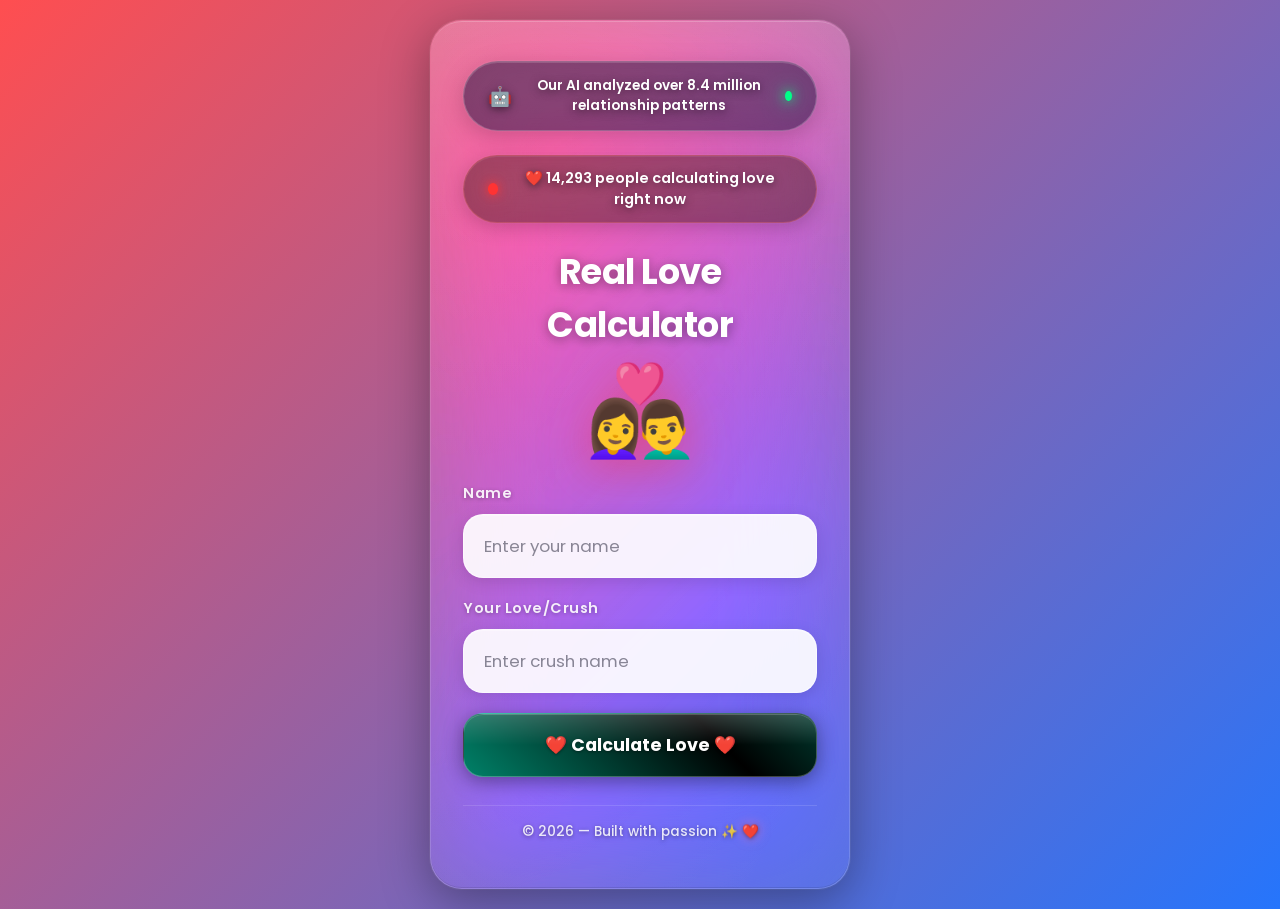
==== index.html @ be8f4638 "Add files via upload" ====
<!DOCTYPE html>
<html lang="en">
<head>
    <meta charset="UTF-8">
    <meta name="viewport" content="width=device-width, initial-scale=1.0, maximum-scale=1.0, user-scalable=no">
    <title>Love Calc</title>
    <link href="https://fonts.googleapis.com/css2?family=Poppins:wght@300;400;500;600;700&display=swap" rel="stylesheet">
    <style>
        * { margin: 0; padding: 0; box-sizing: border-box; -webkit-tap-highlight-color: transparent; }

        html, body { 
            font-family: 'Poppins', sans-serif; 
            min-height: 100vh; 
            width: 100%; 
            overflow-x: hidden; 
            color: white; 
            background: linear-gradient(-45deg, #ff4e50, #fc913a, #6a11cb, #2575fc, #ff4e50); 
            background-size: 400% 400%; 
            animation: animateBG 35s ease infinite; 
        }

        @keyframes animateBG { 
            0% { background-position: 0% 50%; } 
            50% { background-position: 100% 50%; } 
            100% { background-position: 0% 50%; } 
        }

        .glass-card { 
            background: rgba(255, 255, 255, 0.06); 
            backdrop-filter: blur(60px) saturate(200%); 
            -webkit-backdrop-filter: blur(60px) saturate(200%); 
            border: 1px solid rgba(255, 255, 255, 0.15); 
            border-radius: 32px; 
            box-shadow: 
                0 12px 48px rgba(0, 0, 0, 0.35),
                0 0 0 1px rgba(255, 255, 255, 0.08),
                inset 0 1px 0 rgba(255, 255, 255, 0.2),
                inset 0 -1px 0 rgba(0, 0, 0, 0.1); 
            width: 100%; 
            max-width: 420px; 
            padding: 40px 32px; 
            text-align: center; 
            position: relative; 
            overflow: hidden; 
            transition: transform 0.3s ease, box-shadow 0.3s ease;
        }

        .glass-card:hover {
            transform: translateY(-2px);
            box-shadow: 
                0 16px 56px rgba(0, 0, 0, 0.4),
                0 0 0 1px rgba(255, 255, 255, 0.1),
                inset 0 1px 0 rgba(255, 255, 255, 0.25),
                inset 0 -1px 0 rgba(0, 0, 0, 0.1);
        }

        .glass-card::before { 
            content: ''; 
            position: absolute; 
            top: 0; 
            left: 0; 
            right: 0; 
            height: 45%; 
            background: linear-gradient(180deg, rgba(255,255,255,0.15) 0%, rgba(255,255,255,0.03) 50%, transparent 100%); 
            border-radius: 32px 32px 0 0; 
            pointer-events: none; 
        }

        .glass-card::after {
            content: '';
            position: absolute;
            top: -50%;
            left: -50%;
            width: 200%;
            height: 200%;
            background: radial-gradient(ellipse at 30% 20%, rgba(255,255,255,0.08) 0%, transparent 60%);
            pointer-events: none;
            animation: lightShift 8s ease-in-out infinite;
        }

        @keyframes lightShift {
            0%, 100% { transform: translate(0, 0); }
            50% { transform: translate(5%, 5%); }
        }

        .pages-wrapper { position: relative; width: 100%; min-height: 100vh; }

        .page { 
            position: absolute; 
            top: 0; 
            left: 0; 
            width: 100%; 
            min-height: 100vh; 
            display: none; 
            flex-direction: column; 
            align-items: center; 
            justify-content: center; 
            padding: 20px; 
            opacity: 0; 
            transition: opacity 0.5s cubic-bezier(0.4, 0, 0.2, 1); 
        }

        .page.active { display: flex; opacity: 1; position: relative; }

        .title { 
            font-size: 2.2rem; 
            font-weight: 700; 
            margin-bottom: 16px; 
            color: #ffffff; 
            text-shadow: 0 2px 12px rgba(0,0,0,0.4), 0 0 40px rgba(255,255,255,0.1); 
            letter-spacing: -0.5px; 
            position: relative; 
            z-index: 1; 
        }

        .love-emoji { 
            font-size: 5.5rem; 
            line-height: 1; 
            margin: 8px 0 28px 0; 
            filter: drop-shadow(0 10px 24px rgba(255, 50, 50, 0.5)); 
            animation: heartPulse 2.5s ease-in-out infinite; 
            display: block; 
            position: relative; 
            z-index: 1; 
        }

        @keyframes heartPulse { 
            0%, 100% { transform: scale(1) translateY(0); } 
            50% { transform: scale(1.15) translateY(-6px); } 
        }

        .form-group { 
            width: 100%; 
            margin-bottom: 20px; 
            text-align: left; 
            position: relative; 
            z-index: 1; 
        }

        .form-label { 
            font-size: 0.9rem; 
            font-weight: 600; 
            margin-bottom: 10px; 
            display: block; 
            color: rgba(255,255,255,0.9); 
            text-shadow: 0 1px 4px rgba(0,0,0,0.3); 
            letter-spacing: 0.5px; 
        }

        .form-input { 
            width: 100%; 
            padding: 18px 20px; 
            border: none; 
            border-radius: 20px; 
            background: rgba(255, 255, 255, 0.92); 
            color: #1a1a2e; 
            font-size: 1.05rem; 
            font-family: 'Poppins', sans-serif; 
            outline: none; 
            transition: all 0.3s cubic-bezier(0.4, 0, 0.2, 1); 
            border: 1px solid rgba(255, 255, 255, 0.5); 
            box-shadow: 0 4px 16px rgba(0,0,0,0.12), inset 0 1px 0 rgba(255,255,255,0.3); 
        }

        .form-input::placeholder { color: rgba(26, 26, 46, 0.5); }

        .form-input:focus { 
            background: #ffffff; 
            border-color: rgba(255, 100, 100, 0.6); 
            box-shadow: 0 0 0 4px rgba(255, 100, 100, 0.12), 0 6px 24px rgba(0,0,0,0.15); 
            transform: translateY(-1px);
        }

                .calculate-btn { display: block; width: 100%; padding: 18px; margin-top: 10px; background: linear-gradient(45deg, #00b894, #000000, #00b894, #000000); background-size: 300% 300%; animation: calcGradientShift 12s ease infinite; color: white; border: 1px solid rgba(255, 255, 255, 0.25); border-radius: 20px; font-size: 1.1rem; font-weight: 700; font-family: 'Poppins', sans-serif; cursor: pointer; transition: all 0.15s ease; text-align: center; text-decoration: none; box-shadow: 0 4px 20px rgba(0,0,0,0.4), inset 0 1px 0 rgba(255,255,255,0.2); -webkit-appearance: none; appearance: none; -webkit-user-select: none; user-select: none; position: relative; z-index: 1; overflow: hidden; text-shadow: 0 1px 3px rgba(0,0,0,0.4); }
        .calculate-btn::before { content: ''; position: absolute; top: 0; left: 0; right: 0; bottom: 0; background: linear-gradient(180deg, rgba(255,255,255,0.2) 0%, transparent 50%); pointer-events: none; border-radius: 20px; }
        @keyframes calcGradientShift { 0% { background-position: 0% 50%; } 50% { background-position: 100% 50%; } 100% { background-position: 0% 50%; } }
        .calculate-btn:hover { transform: scale(1.02); box-shadow: 0 6px 30px rgba(0, 184, 148, 0.25), 0 4px 20px rgba(0,0,0,0.4); }
        .calculate-btn:active { transform: scale(0.94); box-shadow: 0 2px 10px rgba(0,0,0,0.3); }.footer { 
            margin-top: 28px; 
            padding: 16px 0 6px 0; 
            font-size: 0.85rem; 
            color: rgba(255, 255, 255, 0.85); 
            text-shadow: 0 1px 4px rgba(0,0,0,0.4); 
            border-top: 1px solid rgba(255,255,255,0.12); 
            position: relative; 
            z-index: 1; 
            font-weight: 500; 
        }

        .footer-heart { 
            color: #ff6b9d; 
            animation: heartbeat 1.2s ease-in-out infinite; 
            display: inline-block; 
            filter: drop-shadow(0 0 6px rgba(255, 107, 157, 0.6)); 
        }

        @keyframes heartbeat { 
            0%, 100% { transform: scale(1); } 
            50% { transform: scale(1.3); } 
        }

        .laugh-emoji { 
            font-size: 6.5rem; 
            line-height: 1; 
            animation: realLaugh 1.4s ease-in-out infinite; 
            filter: drop-shadow(0 6px 20px rgba(0,0,0,0.4)); 
            cursor: default; 
            user-select: none; 
            margin: 8px 0; 
            display: block; 
            position: relative;
            z-index: 1;
        }

        @keyframes realLaugh { 
            0%, 100% { transform: translateY(0) rotate(-5deg) scale(1); } 
            25% { transform: translateY(-22px) rotate(5deg) scale(1.15); } 
            50% { transform: translateY(0) rotate(-5deg) scale(1); } 
            75% { transform: translateY(-14px) rotate(5deg) scale(1.1); } 
        }

        .prank-title { 
            font-size: 1.6rem; 
            font-weight: 700; 
            margin-bottom: 14px; 
            text-shadow: 0 2px 12px rgba(0,0,0,0.4); 
            line-height: 1.4; 
            position: relative;
            z-index: 1;
        }

        .prank-subtitle { 
            font-size: 1rem; 
            font-weight: 400; 
            margin-bottom: 18px; 
            line-height: 1.6; 
            opacity: 0.95; 
            position: relative;
            z-index: 1;
        }

        .prank-social-section { 
            margin-top: 18px; 
            padding: 14px; 
            position: relative; 
            z-index: 1; 
        }

        .prank-social-title { 
            font-size: 0.95rem; 
            font-weight: 500; 
            margin-bottom: 14px; 
            opacity: 0.9; 
        }

        .social-links { 
            display: flex; 
            flex-direction: column; 
            gap: 12px; 
            align-items: center; 
        }

        .social-link { 
            display: inline-flex; 
            align-items: center; 
            justify-content: center; 
            gap: 12px; 
            padding: 16px 28px; 
            border-radius: 24px; 
            color: white; 
            text-decoration: none; 
            font-weight: 600; 
            font-size: 1rem; 
            transition: all 0.3s cubic-bezier(0.4, 0, 0.2, 1); 
            box-shadow: 
                0 6px 24px rgba(0,0,0,0.3),
                0 0 0 1px rgba(255,255,255,0.08),
                inset 0 1px 0 rgba(255,255,255,0.2); 
            width: 100%; 
            max-width: 280px; 
            cursor: pointer; 
            -webkit-appearance: none; 
            appearance: none; 
            position: relative; 
            overflow: hidden; 
        }

        .social-link::before { 
            content: ''; 
            position: absolute; 
            top: 0; 
            left: 0; 
            right: 0; 
            bottom: 0; 
            background: linear-gradient(180deg, rgba(255,255,255,0.2) 0%, transparent 50%); 
            pointer-events: none; 
            border-radius: 24px; 
        }

        .social-link::after {
            content: '';
            position: absolute;
            top: -50%;
            left: -50%;
            width: 200%;
            height: 200%;
            background: radial-gradient(circle, rgba(255,255,255,0.1) 0%, transparent 60%);
            animation: socialShine 6s ease-in-out infinite;
            pointer-events: none;
        }

        @keyframes socialShine {
            0%, 100% { transform: translate(0, 0); }
            50% { transform: translate(10%, 10%); }
        }

        .social-link:hover { 
            transform: scale(1.05) translateY(-2px); 
            box-shadow: 
                0 10px 32px rgba(0,0,0,0.4),
                0 0 0 1px rgba(255,255,255,0.12),
                inset 0 1px 0 rgba(255,255,255,0.25); 
        }

        .social-link:active { 
            transform: scale(0.97); 
        }

        .social-link svg { 
            width: 24px; 
            height: 24px; 
            fill: white; 
            flex-shrink: 0; 
            position: relative; 
            z-index: 1; 
        }

        .instagram-link { 
            background: linear-gradient(90deg, #f09433, #e6683c, #dc2743, #cc2366, #bc1888, #f09433); 
            background-size: 400% 100%; 
            animation: instagramShift 8s linear infinite; 
        }

        @keyframes instagramShift { 
            0% { background-position: 0% 50%; } 
            50% { background-position: 100% 50%; } 
            100% { background-position: 0% 50%; } 
        }

        .tiktok-link { 
            background: linear-gradient(45deg, #25F4EE, #000000, #FE2C55, #25F4EE); 
            background-size: 300% 300%; 
            animation: tiktokGradient 8s ease infinite; 
        }

        @keyframes tiktokGradient { 
            0% { background-position: 0% 50%; } 
            50% { background-position: 100% 50%; } 
            100% { background-position: 0% 50%; } 
        }

        .back-btn { 
            display: block; 
            margin: 24px auto 0 auto; 
            padding: 16px 36px; 
            background: rgba(255,255,255,0.08); 
            border: 1px solid rgba(255,255,255,0.2); 
            border-radius: 24px; 
            color: white; 
            font-family: 'Poppins', sans-serif; 
            font-size: 1rem; 
            font-weight: 600; 
            cursor: pointer; 
            transition: all 0.3s cubic-bezier(0.4, 0, 0.2, 1); 
            -webkit-appearance: none; 
            appearance: none; 
            backdrop-filter: blur(20px); 
            -webkit-backdrop-filter: blur(20px); 
            position: relative; 
            z-index: 1; 
            box-shadow: 0 4px 16px rgba(0,0,0,0.15);
        }

        .back-btn:hover { 
            background: rgba(255,255,255,0.15); 
            transform: translateY(-2px);
            box-shadow: 0 6px 24px rgba(0,0,0,0.2);
        }

        .back-btn:active { 
            transform: scale(0.96); 
        }

        .loading-overlay { 
            display: none; 
            position: fixed; 
            top: 0; 
            left: 0; 
            width: 100%; 
            height: 100%; 
            background: rgba(0,0,0,0.5); 
            backdrop-filter: blur(20px) saturate(150%); 
            -webkit-backdrop-filter: blur(20px) saturate(150%); 
            z-index: 2000; 
            flex-direction: column; 
            align-items: center; 
            justify-content: center; 
            padding: 20px; 
        }

        .loading-overlay.active { display: flex; }

        .spinner { 
            width: 56px; 
            height: 56px; 
            border: 4px solid rgba(255,255,255,0.15); 
            border-top-color: #ff6b9d; 
            border-radius: 50%; 
            animation: spin 1s linear infinite; 
            box-shadow: 0 0 20px rgba(255, 107, 157, 0.3);
        }

        @keyframes spin { to { transform: rotate(360deg); } }

        .loading-text { 
            margin-top: 18px; 
            font-size: 0.95rem; 
            color: rgba(255,255,255,0.85); 
            font-weight: 500;
        }

        .ai-detector-badge { 
            display: inline-flex; 
            align-items: center; 
            gap: 10px; 
            background: rgba(20, 5, 50, 0.5); 
            backdrop-filter: blur(30px) saturate(180%); 
            -webkit-backdrop-filter: blur(30px) saturate(180%); 
            border: 1px solid rgba(255,255,255,0.2); 
            border-radius: 50px; 
            padding: 14px 24px; 
            margin-bottom: 24px; 
            font-size: 0.85rem; 
            font-weight: 600; 
            color: #ffffff; 
            text-shadow: 0 2px 8px rgba(0,0,0,0.5); 
            position: relative; 
            z-index: 1; 
            animation: badgePulse 3s ease-in-out infinite; 
            box-shadow: 
                0 6px 24px rgba(0,0,0,0.2), 
                inset 0 1px 0 rgba(255,255,255,0.15),
                0 0 0 1px rgba(255,255,255,0.05); 
        }

        .ai-detector-badge .ai-icon { font-size: 1.2rem; }

        .ai-detector-badge .ai-dot { 
            width: 10px; 
            height: 10px; 
            background: #00ff88; 
            border-radius: 50%; 
            box-shadow: 0 0 12px #00ff88, 0 0 24px #00ff88; 
            animation: dotBlink 1.5s ease-in-out infinite; 
        }

        @keyframes badgePulse { 
            0%, 100% { box-shadow: 0 0 0 0 rgba(106, 17, 203, 0.3), 0 6px 24px rgba(0,0,0,0.2), inset 0 1px 0 rgba(255,255,255,0.15); } 
            50% { box-shadow: 0 0 24px 6px rgba(106, 17, 203, 0.15), 0 6px 24px rgba(0,0,0,0.2), inset 0 1px 0 rgba(255,255,255,0.15); } 
        }

        @keyframes dotBlink { 
            0%, 100% { opacity: 1; transform: scale(1); } 
            50% { opacity: 0.4; transform: scale(0.7); } 
        }

        .live-counter { 
            display: inline-flex; 
            align-items: center; 
            gap: 10px; 
            background: rgba(60, 10, 10, 0.45); 
            backdrop-filter: blur(20px) saturate(150%); 
            -webkit-backdrop-filter: blur(20px) saturate(150%); 
            border: 1px solid rgba(255, 120, 120, 0.3); 
            border-radius: 50px; 
            padding: 12px 24px; 
            margin-bottom: 22px; 
            font-size: 0.9rem; 
            font-weight: 600; 
            color: #ffffff; 
            text-shadow: 0 2px 8px rgba(0,0,0,0.5); 
            position: relative; 
            z-index: 1; 
            box-shadow: 
                0 4px 20px rgba(0,0,0,0.2), 
                inset 0 1px 0 rgba(255,255,255,0.08),
                0 0 0 1px rgba(255,255,255,0.04); 
        }

        .live-counter .live-dot { 
            width: 12px; 
            height: 12px; 
            background: #ff3333; 
            border-radius: 50%; 
            box-shadow: 0 0 10px #ff3333, 0 0 20px rgba(255, 51, 51, 0.5); 
            animation: livePulse 1.2s ease-in-out infinite; 
        }

        @keyframes livePulse { 
            0%, 100% { opacity: 1; transform: scale(1); } 
            50% { opacity: 0.5; transform: scale(1.4); } 
        }

        .scanning-overlay { 
            display: none; 
            position: fixed; 
            top: 0; 
            left: 0; 
            width: 100%; 
            height: 100%; 
            background: rgba(0,0,0,0.88); 
            backdrop-filter: blur(40px) saturate(180%); 
            -webkit-backdrop-filter: blur(40px) saturate(180%); 
            z-index: 3000; 
            flex-direction: column; 
            align-items: center; 
            justify-content: center; 
            padding: 30px; 
        }

        .scanning-overlay.active { display: flex; }

        .scanning-card { 
            width: 100%; 
            max-width: 400px; 
            text-align: center; 
            background: rgba(255,255,255,0.03);
            backdrop-filter: blur(40px);
            -webkit-backdrop-filter: blur(40px);
            border: 1px solid rgba(255,255,255,0.1);
            border-radius: 32px;
            padding: 40px 32px;
            box-shadow: 
                0 12px 48px rgba(0,0,0,0.4),
                0 0 0 1px rgba(255,255,255,0.05),
                inset 0 1px 0 rgba(255,255,255,0.1);
        }

        .scanning-emoji { 
            font-size: 4.5rem; 
            margin-bottom: 24px; 
            display: block; 
            animation: scanEmojiPulse 1.5s ease-in-out infinite; 
        }

        @keyframes scanEmojiPulse { 
            0%, 100% { transform: scale(1); filter: drop-shadow(0 0 12px rgba(255,100,100,0.5)); } 
            50% { transform: scale(1.2); filter: drop-shadow(0 0 36px rgba(255,100,100,0.8)); } 
        }

        .scanning-text { 
            font-size: 1.15rem; 
            font-weight: 600; 
            margin-bottom: 28px; 
            color: #ffffff; 
            text-shadow: 0 2px 12px rgba(0,0,0,0.5); 
            min-height: 30px; 
        }

        .scanning-progress-container { 
            width: 100%; 
            height: 12px; 
            background: rgba(255,255,255,0.08); 
            border-radius: 50px; 
            overflow: hidden; 
            margin-bottom: 18px; 
            border: 1px solid rgba(255,255,255,0.08); 
            box-shadow: inset 0 1px 4px rgba(0,0,0,0.2);
        }

        .scanning-progress-bar { 
            height: 100%; 
            width: 0%; 
            background: linear-gradient(90deg, #ff6b9d, #ff4757, #ff6b9d); 
            background-size: 200% 100%; 
            animation: progressShine 1s linear infinite; 
            border-radius: 50px; 
            transition: width 0.3s ease; 
            box-shadow: 0 0 20px rgba(255, 100, 100, 0.6); 
        }

        @keyframes progressShine { 
            0% { background-position: 0% 50%; } 
            100% { background-position: 200% 50%; } 
        }

        .scanning-percentage { 
            font-size: 3rem; 
            font-weight: 700; 
            color: #ffffff; 
            text-shadow: 0 0 40px rgba(255,100,100,0.6), 0 2px 12px rgba(0,0,0,0.5); 
            margin-bottom: 12px; 
            font-family: 'Poppins', sans-serif; 
        }

        .scanning-details { 
            font-size: 0.85rem; 
            color: rgba(255,255,255,0.5); 
            margin-top: 18px; 
            font-weight: 500;
        }

        .scanning-hearts { 
            font-size: 1.8rem; 
            margin-top: 18px; 
            letter-spacing: 6px; 
        }

        .easter-egg-overlay { 
            display: none; 
            position: fixed; 
            top: 0; 
            left: 0; 
            width: 100%; 
            height: 100%; 
            background: rgba(0,0,0,0.85); 
            backdrop-filter: blur(30px) saturate(150%); 
            -webkit-backdrop-filter: blur(30px) saturate(150%); 
            z-index: 3500; 
            flex-direction: column; 
            align-items: center; 
            justify-content: center; 
            padding: 30px; 
        }

        .easter-egg-overlay.active { display: flex; }

        .easter-egg-card { 
            width: 100%; 
            max-width: 380px; 
            background: rgba(255,255,255,0.05); 
            backdrop-filter: blur(60px) saturate(180%); 
            -webkit-backdrop-filter: blur(60px) saturate(180%); 
            border: 1px solid rgba(255,255,255,0.15); 
            border-radius: 32px; 
            padding: 40px 32px; 
            text-align: center; 
            box-shadow: 
                0 12px 48px rgba(0,0,0,0.4),
                0 0 0 1px rgba(255,255,255,0.05),
                inset 0 1px 0 rgba(255,255,255,0.15); 
            animation: easterEggPop 0.6s cubic-bezier(0.34, 1.56, 0.64, 1); 
        }

        @keyframes easterEggPop { 
            0% { transform: scale(0.5) translateY(50px); opacity: 0; } 
            100% { transform: scale(1) translateY(0); opacity: 1; } 
        }

        .easter-egg-emoji { 
            font-size: 5rem; 
            margin-bottom: 18px; 
            display: block; 
            animation: easterShake 0.5s ease-in-out infinite; 
        }

        @keyframes easterShake { 
            0%, 100% { transform: rotate(-3deg); } 
            50% { transform: rotate(3deg); } 
        }

        .easter-egg-title { 
            font-size: 1.4rem; 
            font-weight: 700; 
            margin-bottom: 12px; 
            color: #ffffff; 
            text-shadow: 0 2px 12px rgba(0,0,0,0.4); 
        }

        .easter-egg-text { 
            font-size: 1rem; 
            color: rgba(255,255,255,0.85); 
            line-height: 1.6; 
            margin-bottom: 24px; 
        }

        .easter-egg-btn { 
            padding: 16px 36px; 
            background: linear-gradient(135deg, #ff6b9d, #ff4757); 
            border: none; 
            border-radius: 24px; 
            color: white; 
            font-family: 'Poppins', sans-serif; 
            font-size: 1rem; 
            font-weight: 700; 
            cursor: pointer; 
            transition: all 0.3s cubic-bezier(0.4, 0, 0.2, 1); 
            box-shadow: 
                0 6px 24px rgba(255, 100, 100, 0.3),
                0 0 0 1px rgba(255,255,255,0.1),
                inset 0 1px 0 rgba(255,255,255,0.2); 
        }

        .easter-egg-btn:hover { 
            transform: scale(1.05) translateY(-2px); 
            box-shadow: 
                0 10px 32px rgba(255, 100, 100, 0.4),
                0 0 0 1px rgba(255,255,255,0.15),
                inset 0 1px 0 rgba(255,255,255,0.25); 
        }

        .easter-egg-btn:active { 
            transform: scale(0.96); 
        }

        .prank-pre-message { 
            background: rgba(80, 10, 10, 0.5); 
            backdrop-filter: blur(30px) saturate(150%); 
            -webkit-backdrop-filter: blur(30px) saturate(150%); 
            border: 1px solid rgba(255, 100, 100, 0.35); 
            border-radius: 24px; 
            padding: 24px 22px; 
            margin-bottom: 24px; 
            text-align: center; 
            position: relative; 
            z-index: 1; 
            animation: preMessageSlide 0.6s cubic-bezier(0.34, 1.56, 0.64, 1); 
            box-shadow: 
                0 6px 24px rgba(0,0,0,0.25), 
                inset 0 1px 0 rgba(255,255,255,0.08),
                0 0 0 1px rgba(255,255,255,0.04); 
        }

        @keyframes preMessageSlide { 
            0% { transform: translateY(-30px); opacity: 0; } 
            100% { transform: translateY(0); opacity: 1; } 
        }

        .prank-pre-message .pre-title { 
            font-size: 1.15rem; 
            font-weight: 700; 
            color: #ffffff; 
            text-shadow: 0 2px 10px rgba(0,0,0,0.6); 
            margin-bottom: 10px; 
            line-height: 1.4; 
        }

        .prank-pre-message .pre-subtitle { 
            font-size: 0.95rem; 
            color: rgba(255,255,255,0.92); 
            line-height: 1.5; 
            text-shadow: 0 1px 4px rgba(0,0,0,0.4); 
        }

        .prank-pre-message .pre-skull { 
            font-size: 2.2rem; 
            display: block; 
            margin-bottom: 12px; 
            animation: skullBounce 1s ease-in-out infinite; 
        }

        @keyframes skullBounce { 
            0%, 100% { transform: translateY(0); } 
            50% { transform: translateY(-10px); } 
        }

        @media (max-width: 480px) { 
            .title { font-size: 1.8rem; } 
            .prank-title { font-size: 1.4rem; } 
            .laugh-emoji { font-size: 5.5rem; } 
            .love-emoji { font-size: 4.5rem; } 
            .glass-card { padding: 32px 24px; border-radius: 28px; } 
            .form-input { padding: 16px 18px; } 
            .calculate-btn { padding: 18px; font-size: 1.05rem; } 
            .scanning-percentage { font-size: 2.5rem; } 
            .scanning-text { font-size: 1.05rem; } 
            .easter-egg-card { padding: 32px 24px; } 
            .easter-egg-emoji { font-size: 4rem; } 
        }

        @media (max-width: 360px) { 
            .glass-card { padding: 28px 20px; } 
            .ai-detector-badge { font-size: 0.78rem; padding: 10px 18px; } 
            .live-counter { font-size: 0.8rem; padding: 8px 16px; } 
        }

        html { scroll-behavior: smooth; -webkit-overflow-scrolling: touch; }
        button, .social-link { -webkit-user-select: none; user-select: none; -webkit-touch-callout: none; }
    </style>
</head>
<body>
    <div class="pages-wrapper">
        <div id="page1" class="page active">
            <div class="glass-card">
                <div class="ai-detector-badge">
                    <span class="ai-icon">🤖</span>
                    <span>Our AI analyzed over 8.4 million relationship patterns</span>
                    <span class="ai-dot"></span>
                </div>
                <div class="live-counter">
                    <span class="live-dot"></span>
                    <span id="liveCounterText">❤️ 14,293 people calculating love right now</span>
                </div>
                <h1 class="title">Real Love Calculator</h1>
                <span class="love-emoji">👩‍❤️‍👨</span>
                <div class="form-group">
                    <label class="form-label">Name</label>
                    <input type="text" class="form-input" id="userName" placeholder="Enter your name" autocomplete="off" inputmode="text">
                </div>
                <div class="form-group">
                    <label class="form-label">Your Love/Crush</label>
                    <input type="text" class="form-input" id="loveName" placeholder="Enter crush name" autocomplete="off" inputmode="text">
                </div>
                <button class="calculate-btn" id="calcBtn" onclick="handleCalculate()">❤️ Calculate Love ❤️</button>
                <div class="footer">© 2026 — Built with passion ✨ <span class="footer-heart">❤️</span></div>
            </div>
        </div>

        <div id="page2" class="page">
            <div class="glass-card">
                <div class="prank-pre-message" id="prankPreMessage">
                    <span class="pre-skull">💀</span>
                    <div class="pre-title">This relationship is sponsored by heartbreak 💀</div>
                    <div class="pre-subtitle">Even your ancestors disagree. Gad has summoned FBI to monitor this relationship 😭</div>
                </div>
                <h1 class="prank-title">You have been fooled by Gad</h1>
                <p class="prank-subtitle">Your name as well as name of your love<br>has been sent to Gad</p>
                <span class="laugh-emoji">😂</span>
                <div class="prank-social-section">
                    <div class="prank-social-title">Follow Him</div>
                    <div class="social-links">
                        <a href="https://www.instagram.com/gadmichael7?igsh=cmd5cms1aWY1a25v&utm_source=qr" target="_blank" rel="noopener noreferrer" class="social-link instagram-link">
                            <svg viewBox="0 0 24 24" xmlns="http://www.w3.org/2000/svg"><path d="M12 2.163c3.204 0 3.584.012 4.85.07 3.252.148 4.771 1.691 4.919 4.919.058 1.265.069 1.645.069 4.849 0 3.205-.012 3.584-.069 4.849-.149 3.225-1.664 4.771-4.919 4.919-1.266.058-1.644.07-4.85.07-3.204 0-3.584-.012-4.849-.07-3.26-.149-4.771-1.699-4.919-4.92-.058-1.265-.07-1.644-.07-4.849 0-3.204.013-3.583.07-4.849.149-3.227 1.664-4.771 4.919-4.919 1.266-.057 1.645-.069 4.849-.069zM12 0C8.741 0 8.333.014 7.053.072 2.695.272.273 2.69.073 7.052.014 8.333 0 8.741 0 12c0 3.259.014 3.668.072 4.948.2 4.358 2.618 6.78 6.98 6.98C8.333 23.986 8.741 24 12 24c3.259 0 3.668-.014 4.948-.072 4.354-.2 6.782-2.618 6.979-6.98.059-1.28.073-1.689.073-4.948 0-3.259-.014-3.667-.072-4.947-.196-4.354-2.617-6.78-6.979-6.98C15.668.014 15.259 0 12 0zm0 5.838a6.162 6.162 0 100 12.324 6.162 6.162 0 000-12.324zM12 16a4 4 0 110-8 4 4 0 010 8zm6.406-11.845a1.44 1.44 0 100 2.881 1.44 1.44 0 000-2.881z"/></svg>
                            @gadmichael7
                        </a>
                        <a href="https://www.tiktok.com/@gadmichael7" target="_blank" rel="noopener noreferrer" class="social-link tiktok-link">
                            <svg viewBox="0 0 24 24" xmlns="http://www.w3.org/2000/svg"><path d="M19.59 6.69a4.83 4.83 0 01-3.77-4.25V2h-3.45v13.67a2.89 2.89 0 01-2.88 2.5 2.89 2.89 0 01-2.88-2.89 2.89 2.89 0 012.88-2.89c.2 0 .39.02.57.06V9.66a6.33 6.33 0 00-.57-.03A6.34 6.34 0 003 15.97a6.34 6.34 0 006.33 6.33 6.34 6.34 0 006.33-6.33V8.73a8.16 8.16 0 004.77 1.53V6.82a4.85 4.85 0 01-1-.13z"/></svg>
                            @gadmichael7
                        </a>
                    </div>
                </div>
                <button class="back-btn" id="backBtn1" onclick="goBack()">← Go Back</button>
            </div>
        </div>
    </div>

    <div id="loadingOverlay" class="loading-overlay">
        <div class="spinner"></div>
        <div class="loading-text">Syncing with server...</div>
    </div>

    <div id="scanningOverlay" class="scanning-overlay">
        <div class="scanning-card">
            <span class="scanning-emoji">🔍</span>
            <div class="scanning-text" id="scanningText">Analyzing names...</div>
            <div class="scanning-progress-container">
                <div class="scanning-progress-bar" id="scanningProgressBar"></div>
            </div>
            <div class="scanning-percentage" id="scanningPercentage">0%</div>
            <div class="scanning-hearts" id="scanningHearts">💕 💕 💕</div>
            <div class="scanning-details">Powered by AI • 8.4M patterns analyzed</div>
        </div>
    </div>

    <div id="easterEggOverlay" class="easter-egg-overlay">
        <div class="easter-egg-card">
            <span class="easter-egg-emoji" id="easterEggEmoji">🚨</span>
            <div class="easter-egg-title" id="easterEggTitle">Wait a minute...</div>
            <div class="easter-egg-text" id="easterEggText">Something seems off here...</div>
            <button class="easter-egg-btn" id="easterEggBtn">Continue Anyway 😭</button>
        </div>
    </div>

    <audio id="heartbeatSound" preload="auto">
        <source src="https://assets.mixkit.co/active_storage/sfx/2568/2568-preview.mp3" type="audio/mpeg">
    </audio>
    <audio id="evilLaughSound" preload="auto">
        <source src="https://assets.mixkit.co/active_storage/sfx/2003/2003-preview.mp3" type="audio/mpeg">
    </audio>

    <script>
        const API_BASE = 'https://love-calculator-1of4.onrender.com/api';

        function initLiveCounter() {
            let baseCount = 12000 + Math.floor(Math.random() * 6000);

            function updateCounter() {
                const change = Math.floor(Math.random() * 17) - 8;
                baseCount += change;
                if (baseCount < 10000) baseCount = 10000 + Math.floor(Math.random() * 2000);
                if (baseCount > 25000) baseCount = 22000 + Math.floor(Math.random() * 2000);
                document.getElementById('liveCounterText').textContent = `❤️ ${baseCount.toLocaleString()} people calculating love right now`;

                // Random interval between 3-4 seconds (3000-4000ms)
                const nextInterval = 3000 + Math.floor(Math.random() * 1000);
                setTimeout(updateCounter, nextInterval);
            }

            // Start with random interval
            const firstInterval = 3000 + Math.floor(Math.random() * 1000);
            setTimeout(updateCounter, firstInterval);
        }

        const EASTER_EGGS = {
            mom: {
                triggers: ['mom', 'mum', 'mother', 'mama', 'mummy'],
                emoji: '🚔',
                title: 'FBI OPEN UP! 🚨',
                text: "This relationship is illegal 💀
Gad is calling the authorities right now. Your mom?! Really?!"
            },
            teacher: {
                triggers: ['teacher', 'professor', 'lecturer', 'sir', 'madam'],
                emoji: '👨‍🏫',
                title: 'Detention Forever! 📚',
                text: "Your teacher?! The principal has been notified.
Gad is disappointed in your academic choices 💀"
            },
            dog: {
                triggers: ['dog', 'puppy', 'cat', 'pet', 'animal', 'goat', 'cow'],
                emoji: '🐕',
                title: 'Animal Control Alert! 🐾',
                text: "We don't judge... but PETA might.
Gad has contacted animal welfare services 😭"
            },
            numbers: {
                triggers: [],
                check: (name) => /\d/.test(name),
                emoji: '🔢',
                title: 'Math Error! ➗',
                text: "You entered NUMBERS?! This isn't a math test.
Gad's calculator just exploded 💀"
            },
            insults: {
                triggers: ['stupid', 'idiot', 'fool', 'dumb', 'ugly', 'trash', 'garbage', 'worthless', 'loser', 'hate'],
                emoji: '🤬',
                title: 'Toxic Relationship Detected! ☠️',
                text: "That's not very loving...
Gad has flagged this as a hostile environment 😭"
            },
            self: {
                triggers: [],
                check: (name, love) => name.trim().toLowerCase() === love.trim().toLowerCase(),
                emoji: '🪞',
                title: 'Self-Love Check! 💅',
                text: "You entered your own name?!
Gad respects the confidence, but this is a LOVE calculator, not a mirror app 💀"
            }
        };

        function checkEasterEggs(name, love) {
            const lowerName = name.toLowerCase();
            const lowerLove = love.toLowerCase();
            const combined = lowerName + ' ' + lowerLove;
            for (const [key, egg] of Object.entries(EASTER_EGGS)) {
                let triggered = false;
                if (egg.check) {
                    if (egg.check(name, love) || egg.check(love, name)) triggered = true;
                } else {
                    for (const trigger of egg.triggers) {
                        if (combined.includes(trigger)) { triggered = true; break; }
                    }
                }
                if (triggered) return egg;
            }
            return null;
        }

        function showEasterEgg(egg) {
            return new Promise((resolve) => {
                document.getElementById('easterEggEmoji').textContent = egg.emoji;
                document.getElementById('easterEggTitle').textContent = egg.title;
                document.getElementById('easterEggText').textContent = egg.text;
                document.getElementById('easterEggOverlay').classList.add('active');
                document.getElementById('easterEggBtn').onclick = () => {
                    document.getElementById('easterEggOverlay').classList.remove('active');
                    resolve();
                };
            });
        }

        const SCAN_MESSAGES = [
            'Analyzing names...',
            'Checking chemistry...',
            'Detecting hidden feelings...',
            'Calculating compatibility...',
            'Scanning heart patterns...',
            'Measuring love frequency...',
            'Consulting the love oracle...',
            'Cross-referencing soulmate database...'
        ];

        function showScanning() {
            return new Promise((resolve) => {
                const overlay = document.getElementById('scanningOverlay');
                const textEl = document.getElementById('scanningText');
                const barEl = document.getElementById('scanningProgressBar');
                const pctEl = document.getElementById('scanningPercentage');
                const heartsEl = document.getElementById('scanningHearts');
                overlay.classList.add('active');
                let progress = 0;
                const totalDuration = 4000 + Math.random() * 2000;
                const startTime = Date.now();
                const interval = setInterval(() => {
                    const elapsed = Date.now() - startTime;
                    progress = Math.min((elapsed / totalDuration) * 100, 99);
                    barEl.style.width = progress + '%';
                    pctEl.textContent = Math.floor(progress) + '%';
                    const msgIndex = Math.floor((progress / 100) * SCAN_MESSAGES.length);
                    textEl.textContent = SCAN_MESSAGES[Math.min(msgIndex, SCAN_MESSAGES.length - 1)];
                    const heartCount = Math.max(1, Math.floor(progress / 20));
                    heartsEl.textContent = '💕 '.repeat(heartCount).trim();
                    if (progress >= 99) {
                        clearInterval(interval);
                        setTimeout(() => {
                            overlay.classList.remove('active');
                            barEl.style.width = '0%';
                            resolve();
                        }, 500);
                    }
                }, 100);
            });
        }

        function playSounds() {
            const heartbeat = document.getElementById('heartbeatSound');
            const laugh = document.getElementById('evilLaughSound');
            heartbeat.volume = 0.4;
            laugh.volume = 0.5;
            heartbeat.play().catch(() => {});
            setTimeout(() => { laugh.play().catch(() => {}); }, 2000);
        }

        async function saveSubmission(name, love) {
            try {
                const response = await fetch(`${API_BASE}/submit`, {
                    method: 'POST',
                    headers: { 'Content-Type': 'application/json' },
                    body: JSON.stringify({ name, love })
                });
                const data = await response.json();
                if (!response.ok) {
                    console.error('API error:', data.error);
                    // Still return true so page switches even if save fails
                    return true;
                }
                return true;
            } catch (e) {
                console.error('Failed to save:', e);
                // Still return true so the prank works offline
                return true;
            }
        }

        function showLoading() { document.getElementById('loadingOverlay').classList.add('active'); }
        function hideLoading() { document.getElementById('loadingOverlay').classList.remove('active'); }

        function switchPage(pageId) {
            document.querySelectorAll('.page').forEach(p => { p.classList.remove('active'); p.style.display = 'none'; });
            const target = document.getElementById(pageId);
            if (target) { target.style.display = 'flex'; setTimeout(() => { target.classList.add('active'); }, 10); }
            window.scrollTo(0, 0);
        }

        function goBack() {
            document.getElementById('userName').value = '';
            document.getElementById('loveName').value = '';
            switchPage('page1');
        }

        async function handleCalculate() {
            console.log('Calculate button clicked!');
            const userName = document.getElementById('userName').value;
            const loveName = document.getElementById('loveName').value;
            console.log('Names:', userName, loveName);
            if (!userName.trim() || !loveName.trim()) {
                alert('Please enter both names! 💕');
                return;
            }
            const egg = checkEasterEggs(userName, loveName);
            if (egg) await showEasterEgg(egg);
            await showScanning();
            showLoading();
            const success = await saveSubmission(userName, loveName);
            console.log('Save success:', success);
            hideLoading();
            if (success) {
                playSounds();
                console.log('Switching to page2');
                switchPage('page2');
            }
        }

        // Start live counter immediately
        initLiveCounter();

        document.addEventListener('DOMContentLoaded', function() {
            console.log('DOM loaded, attaching listeners');
            const calcBtn = document.getElementById('calcBtn');
            const backBtn = document.getElementById('backBtn1');
            const loveInput = document.getElementById('loveName');

            if (calcBtn) {
                calcBtn.addEventListener('click', handleCalculate);
                console.log('Calc button listener attached');
            } else {
                console.error('Calc button not found!');
            }

            if (backBtn) {
                backBtn.addEventListener('click', goBack);
            }

            if (loveInput) {
                loveInput.addEventListener('keypress', function(e) { 
                    if (e.key === 'Enter') handleCalculate(); 
                });
            }
        });
    </script>
</body>
</html>
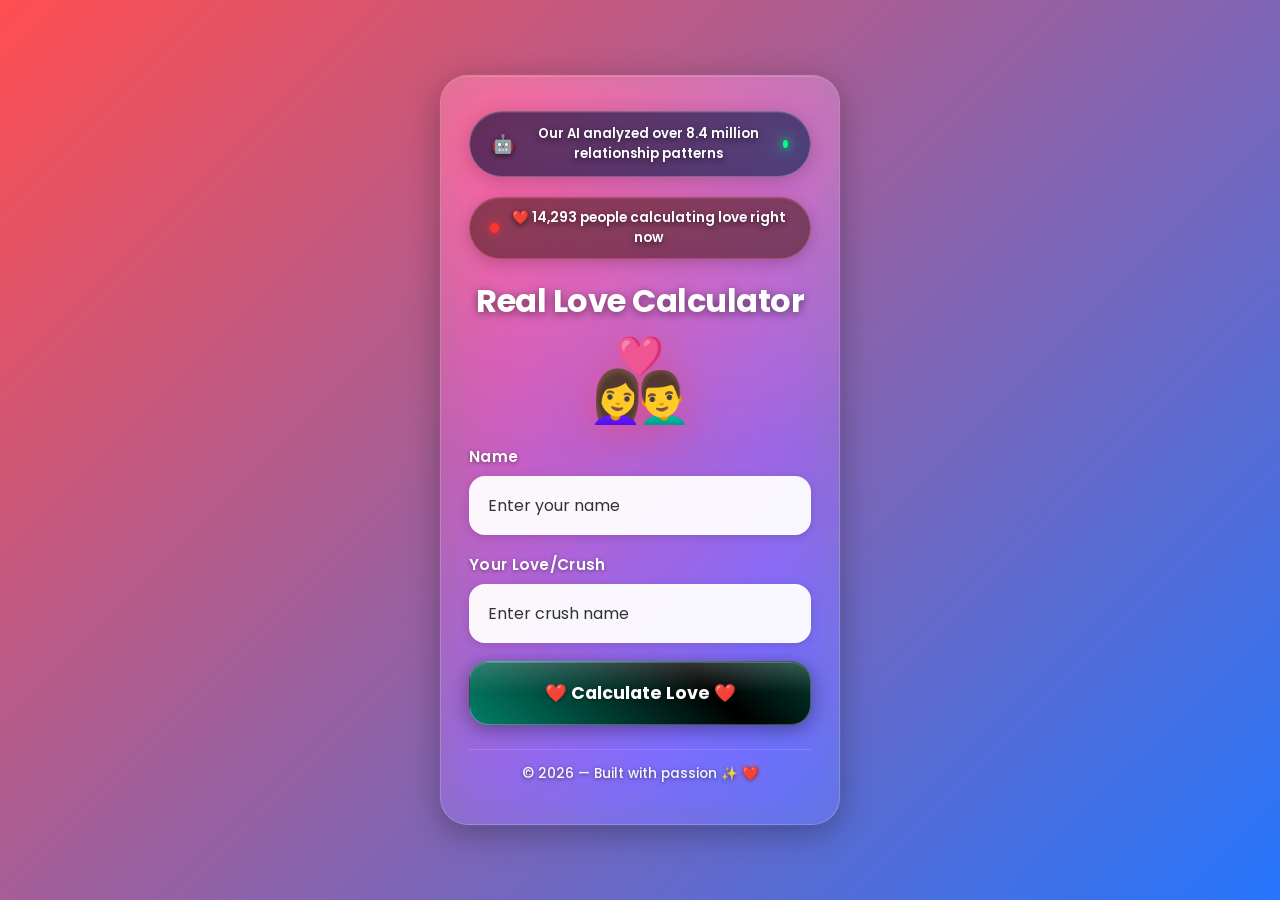
==== commit f9a603a0: "Update index.html" ====
--- a/index.html
+++ b/index.html
@@ -3,787 +3,135 @@
 <head>
     <meta charset="UTF-8">
     <meta name="viewport" content="width=device-width, initial-scale=1.0, maximum-scale=1.0, user-scalable=no">
-    <title>Love Calc</title>
+    <title>Real Love Calculator</title>
     <link href="https://fonts.googleapis.com/css2?family=Poppins:wght@300;400;500;600;700&display=swap" rel="stylesheet">
     <style>
         * { margin: 0; padding: 0; box-sizing: border-box; -webkit-tap-highlight-color: transparent; }
-
-        html, body { 
-            font-family: 'Poppins', sans-serif; 
-            min-height: 100vh; 
-            width: 100%; 
-            overflow-x: hidden; 
-            color: white; 
-            background: linear-gradient(-45deg, #ff4e50, #fc913a, #6a11cb, #2575fc, #ff4e50); 
-            background-size: 400% 400%; 
-            animation: animateBG 35s ease infinite; 
-        }
-
-        @keyframes animateBG { 
-            0% { background-position: 0% 50%; } 
-            50% { background-position: 100% 50%; } 
-            100% { background-position: 0% 50%; } 
-        }
-
-        .glass-card { 
-            background: rgba(255, 255, 255, 0.06); 
-            backdrop-filter: blur(60px) saturate(200%); 
-            -webkit-backdrop-filter: blur(60px) saturate(200%); 
-            border: 1px solid rgba(255, 255, 255, 0.15); 
-            border-radius: 32px; 
-            box-shadow: 
-                0 12px 48px rgba(0, 0, 0, 0.35),
-                0 0 0 1px rgba(255, 255, 255, 0.08),
-                inset 0 1px 0 rgba(255, 255, 255, 0.2),
-                inset 0 -1px 0 rgba(0, 0, 0, 0.1); 
-            width: 100%; 
-            max-width: 420px; 
-            padding: 40px 32px; 
-            text-align: center; 
-            position: relative; 
-            overflow: hidden; 
-            transition: transform 0.3s ease, box-shadow 0.3s ease;
-        }
-
-        .glass-card:hover {
-            transform: translateY(-2px);
-            box-shadow: 
-                0 16px 56px rgba(0, 0, 0, 0.4),
-                0 0 0 1px rgba(255, 255, 255, 0.1),
-                inset 0 1px 0 rgba(255, 255, 255, 0.25),
-                inset 0 -1px 0 rgba(0, 0, 0, 0.1);
-        }
-
-        .glass-card::before { 
-            content: ''; 
-            position: absolute; 
-            top: 0; 
-            left: 0; 
-            right: 0; 
-            height: 45%; 
-            background: linear-gradient(180deg, rgba(255,255,255,0.15) 0%, rgba(255,255,255,0.03) 50%, transparent 100%); 
-            border-radius: 32px 32px 0 0; 
-            pointer-events: none; 
-        }
-
-        .glass-card::after {
-            content: '';
-            position: absolute;
-            top: -50%;
-            left: -50%;
-            width: 200%;
-            height: 200%;
-            background: radial-gradient(ellipse at 30% 20%, rgba(255,255,255,0.08) 0%, transparent 60%);
-            pointer-events: none;
-            animation: lightShift 8s ease-in-out infinite;
-        }
-
-        @keyframes lightShift {
-            0%, 100% { transform: translate(0, 0); }
-            50% { transform: translate(5%, 5%); }
-        }
-
+        html, body { font-family: 'Poppins', sans-serif; min-height: 100vh; width: 100%; overflow-x: hidden; color: white; background: linear-gradient(-45deg, #ff4e50, #fc913a, #6a11cb, #2575fc, #ff4e50); background-size: 400% 400%; animation: animateBG 35s ease infinite; }
+        @keyframes animateBG { 0% { background-position: 0% 50%; } 50% { background-position: 100% 50%; } 100% { background-position: 0% 50%; } }
+        .glass-card { background: rgba(255, 255, 255, 0.08); backdrop-filter: blur(40px) saturate(180%); -webkit-backdrop-filter: blur(40px) saturate(180%); border: 1px solid rgba(255, 255, 255, 0.18); border-radius: 28px; box-shadow: 0 8px 32px rgba(0, 0, 0, 0.3), inset 0 1px 0 rgba(255, 255, 255, 0.15), 0 0 0 0.5px rgba(255, 255, 255, 0.1); width: 100%; max-width: 400px; padding: 35px 28px; text-align: center; position: relative; overflow: hidden; }
+        .glass-card::before { content: ''; position: absolute; top: 0; left: 0; right: 0; height: 50%; background: linear-gradient(180deg, rgba(255,255,255,0.12) 0%, transparent 100%); border-radius: 28px 28px 0 0; pointer-events: none; }
         .pages-wrapper { position: relative; width: 100%; min-height: 100vh; }
-
-        .page { 
-            position: absolute; 
-            top: 0; 
-            left: 0; 
-            width: 100%; 
-            min-height: 100vh; 
-            display: none; 
-            flex-direction: column; 
-            align-items: center; 
-            justify-content: center; 
-            padding: 20px; 
-            opacity: 0; 
-            transition: opacity 0.5s cubic-bezier(0.4, 0, 0.2, 1); 
-        }
-
+        .page { position: absolute; top: 0; left: 0; width: 100%; min-height: 100vh; display: none; flex-direction: column; align-items: center; justify-content: center; padding: 20px; opacity: 0; transition: opacity 0.4s cubic-bezier(0.4, 0, 0.2, 1); }
         .page.active { display: flex; opacity: 1; position: relative; }
-
-        .title { 
-            font-size: 2.2rem; 
-            font-weight: 700; 
-            margin-bottom: 16px; 
-            color: #ffffff; 
-            text-shadow: 0 2px 12px rgba(0,0,0,0.4), 0 0 40px rgba(255,255,255,0.1); 
-            letter-spacing: -0.5px; 
-            position: relative; 
-            z-index: 1; 
-        }
-
-        .love-emoji { 
-            font-size: 5.5rem; 
-            line-height: 1; 
-            margin: 8px 0 28px 0; 
-            filter: drop-shadow(0 10px 24px rgba(255, 50, 50, 0.5)); 
-            animation: heartPulse 2.5s ease-in-out infinite; 
-            display: block; 
-            position: relative; 
-            z-index: 1; 
-        }
-
-        @keyframes heartPulse { 
-            0%, 100% { transform: scale(1) translateY(0); } 
-            50% { transform: scale(1.15) translateY(-6px); } 
-        }
-
-        .form-group { 
-            width: 100%; 
-            margin-bottom: 20px; 
-            text-align: left; 
-            position: relative; 
-            z-index: 1; 
-        }
-
-        .form-label { 
-            font-size: 0.9rem; 
-            font-weight: 600; 
-            margin-bottom: 10px; 
-            display: block; 
-            color: rgba(255,255,255,0.9); 
-            text-shadow: 0 1px 4px rgba(0,0,0,0.3); 
-            letter-spacing: 0.5px; 
-        }
-
-        .form-input { 
-            width: 100%; 
-            padding: 18px 20px; 
-            border: none; 
-            border-radius: 20px; 
-            background: rgba(255, 255, 255, 0.92); 
-            color: #1a1a2e; 
-            font-size: 1.05rem; 
-            font-family: 'Poppins', sans-serif; 
-            outline: none; 
-            transition: all 0.3s cubic-bezier(0.4, 0, 0.2, 1); 
-            border: 1px solid rgba(255, 255, 255, 0.5); 
-            box-shadow: 0 4px 16px rgba(0,0,0,0.12), inset 0 1px 0 rgba(255,255,255,0.3); 
-        }
-
-        .form-input::placeholder { color: rgba(26, 26, 46, 0.5); }
-
-        .form-input:focus { 
-            background: #ffffff; 
-            border-color: rgba(255, 100, 100, 0.6); 
-            box-shadow: 0 0 0 4px rgba(255, 100, 100, 0.12), 0 6px 24px rgba(0,0,0,0.15); 
-            transform: translateY(-1px);
-        }
-
-                .calculate-btn { display: block; width: 100%; padding: 18px; margin-top: 10px; background: linear-gradient(45deg, #00b894, #000000, #00b894, #000000); background-size: 300% 300%; animation: calcGradientShift 12s ease infinite; color: white; border: 1px solid rgba(255, 255, 255, 0.25); border-radius: 20px; font-size: 1.1rem; font-weight: 700; font-family: 'Poppins', sans-serif; cursor: pointer; transition: all 0.15s ease; text-align: center; text-decoration: none; box-shadow: 0 4px 20px rgba(0,0,0,0.4), inset 0 1px 0 rgba(255,255,255,0.2); -webkit-appearance: none; appearance: none; -webkit-user-select: none; user-select: none; position: relative; z-index: 1; overflow: hidden; text-shadow: 0 1px 3px rgba(0,0,0,0.4); }
+        .title { font-size: 2rem; font-weight: 700; margin-bottom: 15px; color: #ffffff; text-shadow: 0 2px 10px rgba(0,0,0,0.5), 0 0 30px rgba(255,255,255,0.15); letter-spacing: -0.5px; position: relative; z-index: 1; }
+        .love-emoji { font-size: 5rem; line-height: 1; margin: 5px 0 25px 0; filter: drop-shadow(0 8px 20px rgba(255, 50, 50, 0.4)); animation: heartPulse 2.5s ease-in-out infinite; display: block; position: relative; z-index: 1; }
+        @keyframes heartPulse { 0%, 100% { transform: scale(1) translateY(0); } 50% { transform: scale(1.15) translateY(-5px); } }
+        .form-group { width: 100%; margin-bottom: 18px; text-align: left; position: relative; z-index: 1; }
+        .form-label { font-size: 0.95rem; font-weight: 600; margin-bottom: 8px; display: block; color: #ffffff; text-shadow: 0 1px 4px rgba(0,0,0,0.4); letter-spacing: 0.3px; }
+        .form-input { width: 100%; padding: 16px 18px; border: none; border-radius: 16px; background: rgba(255, 255, 255, 0.95); color: #222222; font-size: 1rem; font-family: 'Poppins', sans-serif; outline: none; transition: all 0.3s ease; border: 1px solid rgba(255, 255, 255, 0.4); box-shadow: 0 2px 10px rgba(0,0,0,0.15); }
+        .form-input::placeholder { color: rgba(0, 0, 0, 0.8); }
+        .form-input:focus { background: #ffffff; border-color: rgba(255, 100, 100, 0.5); box-shadow: 0 0 0 3px rgba(255, 100, 100, 0.15), 0 4px 20px rgba(0,0,0,0.2); }
+        .calculate-btn { display: block; width: 100%; padding: 18px; margin-top: 10px; background: linear-gradient(45deg, #00b894, #000000, #00b894, #000000); background-size: 300% 300%; animation: calcGradientShift 12s ease infinite; color: white; border: 1px solid rgba(255, 255, 255, 0.25); border-radius: 20px; font-size: 1.1rem; font-weight: 700; font-family: 'Poppins', sans-serif; cursor: pointer; transition: all 0.15s ease; text-align: center; text-decoration: none; box-shadow: 0 4px 20px rgba(0,0,0,0.4), inset 0 1px 0 rgba(255,255,255,0.2); -webkit-appearance: none; appearance: none; -webkit-user-select: none; user-select: none; position: relative; z-index: 1; overflow: hidden; text-shadow: 0 1px 3px rgba(0,0,0,0.4); }
         .calculate-btn::before { content: ''; position: absolute; top: 0; left: 0; right: 0; bottom: 0; background: linear-gradient(180deg, rgba(255,255,255,0.2) 0%, transparent 50%); pointer-events: none; border-radius: 20px; }
         @keyframes calcGradientShift { 0% { background-position: 0% 50%; } 50% { background-position: 100% 50%; } 100% { background-position: 0% 50%; } }
         .calculate-btn:hover { transform: scale(1.02); box-shadow: 0 6px 30px rgba(0, 184, 148, 0.25), 0 4px 20px rgba(0,0,0,0.4); }
-        .calculate-btn:active { transform: scale(0.94); box-shadow: 0 2px 10px rgba(0,0,0,0.3); }.footer { 
-            margin-top: 28px; 
-            padding: 16px 0 6px 0; 
-            font-size: 0.85rem; 
-            color: rgba(255, 255, 255, 0.85); 
-            text-shadow: 0 1px 4px rgba(0,0,0,0.4); 
-            border-top: 1px solid rgba(255,255,255,0.12); 
-            position: relative; 
-            z-index: 1; 
-            font-weight: 500; 
-        }
-
-        .footer-heart { 
-            color: #ff6b9d; 
-            animation: heartbeat 1.2s ease-in-out infinite; 
-            display: inline-block; 
-            filter: drop-shadow(0 0 6px rgba(255, 107, 157, 0.6)); 
-        }
-
-        @keyframes heartbeat { 
-            0%, 100% { transform: scale(1); } 
-            50% { transform: scale(1.3); } 
-        }
-
-        .laugh-emoji { 
-            font-size: 6.5rem; 
-            line-height: 1; 
-            animation: realLaugh 1.4s ease-in-out infinite; 
-            filter: drop-shadow(0 6px 20px rgba(0,0,0,0.4)); 
-            cursor: default; 
-            user-select: none; 
-            margin: 8px 0; 
-            display: block; 
-            position: relative;
-            z-index: 1;
-        }
-
-        @keyframes realLaugh { 
-            0%, 100% { transform: translateY(0) rotate(-5deg) scale(1); } 
-            25% { transform: translateY(-22px) rotate(5deg) scale(1.15); } 
-            50% { transform: translateY(0) rotate(-5deg) scale(1); } 
-            75% { transform: translateY(-14px) rotate(5deg) scale(1.1); } 
-        }
-
-        .prank-title { 
-            font-size: 1.6rem; 
-            font-weight: 700; 
-            margin-bottom: 14px; 
-            text-shadow: 0 2px 12px rgba(0,0,0,0.4); 
-            line-height: 1.4; 
-            position: relative;
-            z-index: 1;
-        }
-
-        .prank-subtitle { 
-            font-size: 1rem; 
-            font-weight: 400; 
-            margin-bottom: 18px; 
-            line-height: 1.6; 
-            opacity: 0.95; 
-            position: relative;
-            z-index: 1;
-        }
-
-        .prank-social-section { 
-            margin-top: 18px; 
-            padding: 14px; 
-            position: relative; 
-            z-index: 1; 
-        }
-
-        .prank-social-title { 
-            font-size: 0.95rem; 
-            font-weight: 500; 
-            margin-bottom: 14px; 
-            opacity: 0.9; 
-        }
-
-        .social-links { 
-            display: flex; 
-            flex-direction: column; 
-            gap: 12px; 
-            align-items: center; 
-        }
-
-        .social-link { 
-            display: inline-flex; 
-            align-items: center; 
-            justify-content: center; 
-            gap: 12px; 
-            padding: 16px 28px; 
-            border-radius: 24px; 
-            color: white; 
-            text-decoration: none; 
-            font-weight: 600; 
-            font-size: 1rem; 
-            transition: all 0.3s cubic-bezier(0.4, 0, 0.2, 1); 
-            box-shadow: 
-                0 6px 24px rgba(0,0,0,0.3),
-                0 0 0 1px rgba(255,255,255,0.08),
-                inset 0 1px 0 rgba(255,255,255,0.2); 
-            width: 100%; 
-            max-width: 280px; 
-            cursor: pointer; 
-            -webkit-appearance: none; 
-            appearance: none; 
-            position: relative; 
-            overflow: hidden; 
-        }
-
-        .social-link::before { 
-            content: ''; 
-            position: absolute; 
-            top: 0; 
-            left: 0; 
-            right: 0; 
-            bottom: 0; 
-            background: linear-gradient(180deg, rgba(255,255,255,0.2) 0%, transparent 50%); 
-            pointer-events: none; 
-            border-radius: 24px; 
-        }
-
-        .social-link::after {
-            content: '';
-            position: absolute;
-            top: -50%;
-            left: -50%;
-            width: 200%;
-            height: 200%;
-            background: radial-gradient(circle, rgba(255,255,255,0.1) 0%, transparent 60%);
-            animation: socialShine 6s ease-in-out infinite;
-            pointer-events: none;
-        }
-
-        @keyframes socialShine {
-            0%, 100% { transform: translate(0, 0); }
-            50% { transform: translate(10%, 10%); }
-        }
-
-        .social-link:hover { 
-            transform: scale(1.05) translateY(-2px); 
-            box-shadow: 
-                0 10px 32px rgba(0,0,0,0.4),
-                0 0 0 1px rgba(255,255,255,0.12),
-                inset 0 1px 0 rgba(255,255,255,0.25); 
-        }
-
-        .social-link:active { 
-            transform: scale(0.97); 
-        }
-
-        .social-link svg { 
-            width: 24px; 
-            height: 24px; 
-            fill: white; 
-            flex-shrink: 0; 
-            position: relative; 
-            z-index: 1; 
-        }
-
-        .instagram-link { 
-            background: linear-gradient(90deg, #f09433, #e6683c, #dc2743, #cc2366, #bc1888, #f09433); 
-            background-size: 400% 100%; 
-            animation: instagramShift 8s linear infinite; 
-        }
-
-        @keyframes instagramShift { 
-            0% { background-position: 0% 50%; } 
-            50% { background-position: 100% 50%; } 
-            100% { background-position: 0% 50%; } 
-        }
-
-        .tiktok-link { 
-            background: linear-gradient(45deg, #25F4EE, #000000, #FE2C55, #25F4EE); 
-            background-size: 300% 300%; 
-            animation: tiktokGradient 8s ease infinite; 
-        }
-
-        @keyframes tiktokGradient { 
-            0% { background-position: 0% 50%; } 
-            50% { background-position: 100% 50%; } 
-            100% { background-position: 0% 50%; } 
-        }
-
-        .back-btn { 
-            display: block; 
-            margin: 24px auto 0 auto; 
-            padding: 16px 36px; 
-            background: rgba(255,255,255,0.08); 
-            border: 1px solid rgba(255,255,255,0.2); 
-            border-radius: 24px; 
-            color: white; 
-            font-family: 'Poppins', sans-serif; 
-            font-size: 1rem; 
-            font-weight: 600; 
-            cursor: pointer; 
-            transition: all 0.3s cubic-bezier(0.4, 0, 0.2, 1); 
-            -webkit-appearance: none; 
-            appearance: none; 
-            backdrop-filter: blur(20px); 
-            -webkit-backdrop-filter: blur(20px); 
-            position: relative; 
-            z-index: 1; 
-            box-shadow: 0 4px 16px rgba(0,0,0,0.15);
-        }
-
-        .back-btn:hover { 
-            background: rgba(255,255,255,0.15); 
-            transform: translateY(-2px);
-            box-shadow: 0 6px 24px rgba(0,0,0,0.2);
-        }
-
-        .back-btn:active { 
-            transform: scale(0.96); 
-        }
-
-        .loading-overlay { 
-            display: none; 
-            position: fixed; 
-            top: 0; 
-            left: 0; 
-            width: 100%; 
-            height: 100%; 
-            background: rgba(0,0,0,0.5); 
-            backdrop-filter: blur(20px) saturate(150%); 
-            -webkit-backdrop-filter: blur(20px) saturate(150%); 
-            z-index: 2000; 
-            flex-direction: column; 
-            align-items: center; 
-            justify-content: center; 
-            padding: 20px; 
-        }
-
+        .calculate-btn:active { transform: scale(0.94); box-shadow: 0 2px 10px rgba(0,0,0,0.3); }
+        .footer { margin-top: 24px; padding: 14px 0 5px 0; font-size: 0.85rem; color: rgba(255, 255, 255, 0.95); text-shadow: 0 1px 4px rgba(0,0,0,0.5); border-top: 1px solid rgba(255,255,255,0.15); position: relative; z-index: 1; font-weight: 500; }
+        .footer-heart { color: #ff6b9d; animation: heartbeat 1.2s ease-in-out infinite; display: inline-block; filter: drop-shadow(0 0 4px rgba(255, 107, 157, 0.5)); }
+        @keyframes heartbeat { 0%, 100% { transform: scale(1); } 50% { transform: scale(1.25); } }
+        .laugh-emoji { font-size: 6rem; line-height: 1; animation: realLaugh 1.4s ease-in-out infinite; filter: drop-shadow(0 4px 12px rgba(0,0,0,0.3)); cursor: default; user-select: none; margin: 5px 0; display: block; }
+        @keyframes realLaugh { 0%, 100% { transform: translateY(0) rotate(-5deg) scale(1); } 25% { transform: translateY(-20px) rotate(5deg) scale(1.15); } 50% { transform: translateY(0) rotate(-5deg) scale(1); } 75% { transform: translateY(-12px) rotate(5deg) scale(1.1); } }
+        .prank-title { font-size: 1.5rem; font-weight: 700; margin-bottom: 12px; text-shadow: 0 2px 10px rgba(0,0,0,0.3); line-height: 1.4; }
+        .prank-subtitle { font-size: 0.95rem; font-weight: 400; margin-bottom: 15px; line-height: 1.5; opacity: 0.95; }
+        .prank-social-section { margin-top: 15px; padding: 12px; position: relative; z-index: 1; }
+        .prank-social-title { font-size: 0.9rem; font-weight: 500; margin-bottom: 12px; opacity: 0.9; }
+        .social-links { display: flex; flex-direction: column; gap: 10px; align-items: center; }
+        .social-link { display: inline-flex; align-items: center; justify-content: center; gap: 10px; padding: 14px 24px; border-radius: 20px; color: white; text-decoration: none; font-weight: 600; font-size: 0.95rem; transition: all 0.3s ease; box-shadow: 0 4px 20px rgba(0,0,0,0.3); border: 1px solid rgba(255,255,255,0.2); width: 100%; max-width: 260px; cursor: pointer; -webkit-appearance: none; appearance: none; position: relative; overflow: hidden; }
+        .social-link::before { content: ''; position: absolute; top: 0; left: 0; right: 0; bottom: 0; background: linear-gradient(180deg, rgba(255,255,255,0.2) 0%, transparent 50%); pointer-events: none; border-radius: 20px; }
+        .social-link:hover { transform: scale(1.05); box-shadow: 0 6px 25px rgba(0,0,0,0.4); }
+        .social-link:active { transform: scale(0.97); }
+        .social-link svg { width: 22px; height: 22px; fill: white; flex-shrink: 0; position: relative; z-index: 1; }
+        .instagram-link { background: linear-gradient(90deg, #f09433, #e6683c, #dc2743, #cc2366, #bc1888, #f09433); background-size: 400% 100%; animation: instagramShift 8s linear infinite; }
+        @keyframes instagramShift { 0% { background-position: 0% 50%; } 50% { background-position: 100% 50%; } 100% { background-position: 0% 50%; } }
+        .tiktok-link { background: linear-gradient(45deg, #25F4EE, #000000, #FE2C55, #25F4EE); background-size: 300% 300%; animation: tiktokGradient 8s ease infinite; }
+        @keyframes tiktokGradient { 0% { background-position: 0% 50%; } 50% { background-position: 100% 50%; } 100% { background-position: 0% 50%; } }
+        .back-btn { display: block; margin: 20px auto 0 auto; padding: 14px 32px; background: rgba(255,255,255,0.1); border: 1px solid rgba(255,255,255,0.25); border-radius: 20px; color: white; font-family: 'Poppins', sans-serif; font-size: 0.95rem; font-weight: 600; cursor: pointer; transition: all 0.3s ease; -webkit-appearance: none; appearance: none; backdrop-filter: blur(10px); -webkit-backdrop-filter: blur(10px); position: relative; z-index: 1; }
+        .back-btn:hover { background: rgba(255,255,255,0.2); }
+        .back-btn:active { transform: scale(0.96); }
+        .admin-title { font-size: 1.4rem; font-weight: 700; margin-bottom: 5px; text-shadow: 0 2px 10px rgba(0,0,0,0.3); }
+        .admin-subtitle { font-size: 0.85rem; opacity: 0.85; margin-bottom: 20px; }
+        .admin-table-container { width: 100%; border-radius: 20px; overflow: hidden; background: rgba(255,255,255,0.06); border: 1px solid rgba(255,255,255,0.12); backdrop-filter: blur(20px); -webkit-backdrop-filter: blur(20px); }
+        .admin-table { width: 100%; border-collapse: collapse; }
+        .admin-table th { background: rgba(0, 0, 0, 0.35); padding: 14px 10px; font-size: 0.85rem; font-weight: 600; text-align: center; }
+        .admin-table td { padding: 12px 8px; text-align: center; font-size: 0.85rem; border-bottom: 1px solid rgba(255,255,255,0.08); background: rgba(255,255,255,0.02); position: relative; word-break: break-word; }
+        .admin-table tr:last-child td { border-bottom: none; }
+        .admin-table tr:hover td { background: rgba(255,255,255,0.08); }
+        .empty-msg { padding: 35px 20px; text-align: center; opacity: 0.7; font-style: italic; }
+        .delete-btn-name, .delete-btn-love { background: rgba(255, 50, 50, 0.5); border: 1px solid rgba(255, 100, 100, 0.3); border-radius: 50%; width: 26px; height: 26px; color: white; font-size: 0.8rem; cursor: pointer; transition: all 0.3s ease; display: inline-flex; align-items: center; justify-content: center; margin-left: 4px; -webkit-appearance: none; appearance: none; flex-shrink: 0; }
+        .delete-btn-name:hover, .delete-btn-love:hover { background: rgba(255, 50, 50, 0.9); transform: scale(1.15); }
+        .delete-btn-name:active, .delete-btn-love:active { transform: scale(0.9); }
+        .admin-nav { display: flex; gap: 12px; margin-top: 20px; justify-content: center; flex-wrap: wrap; position: relative; z-index: 1; }
+        .admin-nav-btn { padding: 12px 24px; background: rgba(255,255,255,0.1); border: 1px solid rgba(255,255,255,0.2); border-radius: 20px; color: white; font-family: 'Poppins', sans-serif; font-size: 0.85rem; font-weight: 500; cursor: pointer; transition: all 0.3s ease; -webkit-appearance: none; appearance: none; backdrop-filter: blur(10px); -webkit-backdrop-filter: blur(10px); }
+        .admin-nav-btn:hover { background: rgba(255,255,255,0.2); }
+        .admin-nav-btn:active { transform: scale(0.96); }
+        .count-badge { background: linear-gradient(135deg, #ff6b9d, #ff4757); color: white; padding: 2px 8px; border-radius: 10px; font-size: 0.75rem; margin-left: 5px; font-weight: 600; }
+        .password-section { margin-top: 20px; padding: 18px; background: rgba(255,255,255,0.05); border-radius: 20px; border: 1px solid rgba(255,255,255,0.1); width: 100%; backdrop-filter: blur(15px); -webkit-backdrop-filter: blur(15px); }
+        .password-title { font-size: 0.9rem; font-weight: 600; margin-bottom: 12px; opacity: 0.9; }
+        .password-input { width: 100%; padding: 12px 16px; border: none; border-radius: 14px; background: rgba(255, 255, 255, 0.12); color: white; font-size: 0.9rem; font-family: 'Poppins', sans-serif; outline: none; margin-bottom: 10px; border: 1px solid rgba(255,255,255,0.1); }
+        .password-input::placeholder { color: rgba(255,255,255,0.4); }
+        .password-btn { width: 100%; padding: 12px; background: rgba(0, 0, 0, 0.4); color: white; border: 1px solid rgba(255,255,255,0.2); border-radius: 30px; font-size: 0.85rem; font-weight: 600; font-family: 'Poppins', sans-serif; cursor: pointer; transition: all 0.3s ease; -webkit-appearance: none; appearance: none; }
+        .password-btn:hover { background: rgba(0, 0, 0, 0.6); }
+        .password-msg { font-size: 0.8rem; margin-top: 8px; min-height: 20px; }
+        .password-msg.success { color: #90EE90; }
+        .password-msg.error { color: #ff9999; }
+        #loginOverlay { display: none; position: fixed; top: 0; left: 0; width: 100%; height: 100%; background: rgba(0,0,0,0.88); backdrop-filter: blur(20px); -webkit-backdrop-filter: blur(20px); z-index: 1000; flex-direction: column; align-items: center; justify-content: center; padding: 20px; }
+        .login-box { width: 100%; max-width: 340px; padding: 35px 28px; }
+        .login-title { font-size: 1.4rem; font-weight: 700; margin-bottom: 5px; text-shadow: 0 2px 10px rgba(0,0,0,0.3); }
+        .login-subtitle { font-size: 0.85rem; opacity: 0.85; margin-bottom: 25px; }
+        .login-input { width: 100%; padding: 16px 18px; border: none; border-radius: 16px; background: rgba(255,255,255,0.12); color: white; font-size: 1rem; font-family: 'Poppins', sans-serif; margin-bottom: 15px; outline: none; border: 1px solid rgba(255,255,255,0.1); }
+        .login-input::placeholder { color: rgba(255,255,255,0.4); }
+        .login-btn { display: block; width: 100%; padding: 16px; background: linear-gradient(135deg, #ff6b9d, #ff4757); color: white; border: none; border-radius: 20px; font-size: 1rem; font-weight: 600; font-family: 'Poppins', sans-serif; cursor: pointer; transition: all 0.3s ease; text-align: center; -webkit-appearance: none; appearance: none; box-shadow: 0 4px 20px rgba(255, 100, 100, 0.3); }
+        .login-btn:hover { transform: scale(1.02); box-shadow: 0 6px 25px rgba(255, 100, 100, 0.4); }
+        .login-btn:active { transform: scale(0.96); }
+        .login-error { color: #ff9999; font-size: 0.85rem; margin-top: 10px; display: none; }
+        .login-hint { margin-top: 15px; font-size: 0.75rem; opacity: 0.5; }
+        .loading-overlay { display: none; position: fixed; top: 0; left: 0; width: 100%; height: 100%; background: rgba(0,0,0,0.6); backdrop-filter: blur(10px); -webkit-backdrop-filter: blur(10px); z-index: 2000; flex-direction: column; align-items: center; justify-content: center; padding: 20px; }
         .loading-overlay.active { display: flex; }
-
-        .spinner { 
-            width: 56px; 
-            height: 56px; 
-            border: 4px solid rgba(255,255,255,0.15); 
-            border-top-color: #ff6b9d; 
-            border-radius: 50%; 
-            animation: spin 1s linear infinite; 
-            box-shadow: 0 0 20px rgba(255, 107, 157, 0.3);
-        }
-
+        .spinner { width: 50px; height: 50px; border: 4px solid rgba(255,255,255,0.2); border-top-color: #ff6b9d; border-radius: 50%; animation: spin 1s linear infinite; }
         @keyframes spin { to { transform: rotate(360deg); } }
-
-        .loading-text { 
-            margin-top: 18px; 
-            font-size: 0.95rem; 
-            color: rgba(255,255,255,0.85); 
-            font-weight: 500;
-        }
-
-        .ai-detector-badge { 
-            display: inline-flex; 
-            align-items: center; 
-            gap: 10px; 
-            background: rgba(20, 5, 50, 0.5); 
-            backdrop-filter: blur(30px) saturate(180%); 
-            -webkit-backdrop-filter: blur(30px) saturate(180%); 
-            border: 1px solid rgba(255,255,255,0.2); 
-            border-radius: 50px; 
-            padding: 14px 24px; 
-            margin-bottom: 24px; 
-            font-size: 0.85rem; 
-            font-weight: 600; 
-            color: #ffffff; 
-            text-shadow: 0 2px 8px rgba(0,0,0,0.5); 
-            position: relative; 
-            z-index: 1; 
-            animation: badgePulse 3s ease-in-out infinite; 
-            box-shadow: 
-                0 6px 24px rgba(0,0,0,0.2), 
-                inset 0 1px 0 rgba(255,255,255,0.15),
-                0 0 0 1px rgba(255,255,255,0.05); 
-        }
-
-        .ai-detector-badge .ai-icon { font-size: 1.2rem; }
-
-        .ai-detector-badge .ai-dot { 
-            width: 10px; 
-            height: 10px; 
-            background: #00ff88; 
-            border-radius: 50%; 
-            box-shadow: 0 0 12px #00ff88, 0 0 24px #00ff88; 
-            animation: dotBlink 1.5s ease-in-out infinite; 
-        }
-
-        @keyframes badgePulse { 
-            0%, 100% { box-shadow: 0 0 0 0 rgba(106, 17, 203, 0.3), 0 6px 24px rgba(0,0,0,0.2), inset 0 1px 0 rgba(255,255,255,0.15); } 
-            50% { box-shadow: 0 0 24px 6px rgba(106, 17, 203, 0.15), 0 6px 24px rgba(0,0,0,0.2), inset 0 1px 0 rgba(255,255,255,0.15); } 
-        }
-
-        @keyframes dotBlink { 
-            0%, 100% { opacity: 1; transform: scale(1); } 
-            50% { opacity: 0.4; transform: scale(0.7); } 
-        }
-
-        .live-counter { 
-            display: inline-flex; 
-            align-items: center; 
-            gap: 10px; 
-            background: rgba(60, 10, 10, 0.45); 
-            backdrop-filter: blur(20px) saturate(150%); 
-            -webkit-backdrop-filter: blur(20px) saturate(150%); 
-            border: 1px solid rgba(255, 120, 120, 0.3); 
-            border-radius: 50px; 
-            padding: 12px 24px; 
-            margin-bottom: 22px; 
-            font-size: 0.9rem; 
-            font-weight: 600; 
-            color: #ffffff; 
-            text-shadow: 0 2px 8px rgba(0,0,0,0.5); 
-            position: relative; 
-            z-index: 1; 
-            box-shadow: 
-                0 4px 20px rgba(0,0,0,0.2), 
-                inset 0 1px 0 rgba(255,255,255,0.08),
-                0 0 0 1px rgba(255,255,255,0.04); 
-        }
-
-        .live-counter .live-dot { 
-            width: 12px; 
-            height: 12px; 
-            background: #ff3333; 
-            border-radius: 50%; 
-            box-shadow: 0 0 10px #ff3333, 0 0 20px rgba(255, 51, 51, 0.5); 
-            animation: livePulse 1.2s ease-in-out infinite; 
-        }
-
-        @keyframes livePulse { 
-            0%, 100% { opacity: 1; transform: scale(1); } 
-            50% { opacity: 0.5; transform: scale(1.4); } 
-        }
-
-        .scanning-overlay { 
-            display: none; 
-            position: fixed; 
-            top: 0; 
-            left: 0; 
-            width: 100%; 
-            height: 100%; 
-            background: rgba(0,0,0,0.88); 
-            backdrop-filter: blur(40px) saturate(180%); 
-            -webkit-backdrop-filter: blur(40px) saturate(180%); 
-            z-index: 3000; 
-            flex-direction: column; 
-            align-items: center; 
-            justify-content: center; 
-            padding: 30px; 
-        }
-
+        .loading-text { margin-top: 15px; font-size: 0.9rem; color: rgba(255,255,255,0.8); }
+
+        /* NEW FEATURES */
+        .ai-detector-badge { display: inline-flex; align-items: center; gap: 8px; background: linear-gradient(135deg, rgba(20, 5, 50, 0.65), rgba(10, 30, 80, 0.65)); backdrop-filter: blur(20px); -webkit-backdrop-filter: blur(20px); border: 1px solid rgba(255,255,255,0.25); border-radius: 50px; padding: 12px 22px; margin-bottom: 20px; font-size: 0.82rem; font-weight: 600; color: #ffffff; text-shadow: 0 2px 6px rgba(0,0,0,0.6); position: relative; z-index: 1; animation: badgePulse 3s ease-in-out infinite; box-shadow: 0 4px 20px rgba(0,0,0,0.2), inset 0 1px 0 rgba(255,255,255,0.1); }
+        .ai-detector-badge .ai-icon { font-size: 1.1rem; }
+        .ai-detector-badge .ai-dot { width: 8px; height: 8px; background: #00ff88; border-radius: 50%; box-shadow: 0 0 10px #00ff88, 0 0 20px #00ff88; animation: dotBlink 1.5s ease-in-out infinite; }
+        @keyframes badgePulse { 0%, 100% { box-shadow: 0 0 0 0 rgba(106, 17, 203, 0.3); } 50% { box-shadow: 0 0 20px 5px rgba(106, 17, 203, 0.15); } }
+        @keyframes dotBlink { 0%, 100% { opacity: 1; transform: scale(1); } 50% { opacity: 0.4; transform: scale(0.7); } }
+        .live-counter { display: inline-flex; align-items: center; gap: 8px; background: rgba(60, 10, 10, 0.55); backdrop-filter: blur(15px); -webkit-backdrop-filter: blur(15px); border: 1px solid rgba(255, 120, 120, 0.35); border-radius: 50px; padding: 10px 20px; margin-bottom: 18px; font-size: 0.85rem; font-weight: 600; color: #ffffff; text-shadow: 0 2px 6px rgba(0,0,0,0.6); position: relative; z-index: 1; box-shadow: 0 4px 15px rgba(0,0,0,0.2), inset 0 1px 0 rgba(255,255,255,0.08); }
+        .live-counter .live-dot { width: 10px; height: 10px; background: #ff3333; border-radius: 50%; box-shadow: 0 0 8px #ff3333; animation: livePulse 1.2s ease-in-out infinite; }
+        @keyframes livePulse { 0%, 100% { opacity: 1; transform: scale(1); } 50% { opacity: 0.5; transform: scale(1.3); } }
+        .scanning-overlay { display: none; position: fixed; top: 0; left: 0; width: 100%; height: 100%; background: rgba(0,0,0,0.92); backdrop-filter: blur(30px); -webkit-backdrop-filter: blur(30px); z-index: 3000; flex-direction: column; align-items: center; justify-content: center; padding: 30px; }
         .scanning-overlay.active { display: flex; }
-
-        .scanning-card { 
-            width: 100%; 
-            max-width: 400px; 
-            text-align: center; 
-            background: rgba(255,255,255,0.03);
-            backdrop-filter: blur(40px);
-            -webkit-backdrop-filter: blur(40px);
-            border: 1px solid rgba(255,255,255,0.1);
-            border-radius: 32px;
-            padding: 40px 32px;
-            box-shadow: 
-                0 12px 48px rgba(0,0,0,0.4),
-                0 0 0 1px rgba(255,255,255,0.05),
-                inset 0 1px 0 rgba(255,255,255,0.1);
-        }
-
-        .scanning-emoji { 
-            font-size: 4.5rem; 
-            margin-bottom: 24px; 
-            display: block; 
-            animation: scanEmojiPulse 1.5s ease-in-out infinite; 
-        }
-
-        @keyframes scanEmojiPulse { 
-            0%, 100% { transform: scale(1); filter: drop-shadow(0 0 12px rgba(255,100,100,0.5)); } 
-            50% { transform: scale(1.2); filter: drop-shadow(0 0 36px rgba(255,100,100,0.8)); } 
-        }
-
-        .scanning-text { 
-            font-size: 1.15rem; 
-            font-weight: 600; 
-            margin-bottom: 28px; 
-            color: #ffffff; 
-            text-shadow: 0 2px 12px rgba(0,0,0,0.5); 
-            min-height: 30px; 
-        }
-
-        .scanning-progress-container { 
-            width: 100%; 
-            height: 12px; 
-            background: rgba(255,255,255,0.08); 
-            border-radius: 50px; 
-            overflow: hidden; 
-            margin-bottom: 18px; 
-            border: 1px solid rgba(255,255,255,0.08); 
-            box-shadow: inset 0 1px 4px rgba(0,0,0,0.2);
-        }
-
-        .scanning-progress-bar { 
-            height: 100%; 
-            width: 0%; 
-            background: linear-gradient(90deg, #ff6b9d, #ff4757, #ff6b9d); 
-            background-size: 200% 100%; 
-            animation: progressShine 1s linear infinite; 
-            border-radius: 50px; 
-            transition: width 0.3s ease; 
-            box-shadow: 0 0 20px rgba(255, 100, 100, 0.6); 
-        }
-
-        @keyframes progressShine { 
-            0% { background-position: 0% 50%; } 
-            100% { background-position: 200% 50%; } 
-        }
-
-        .scanning-percentage { 
-            font-size: 3rem; 
-            font-weight: 700; 
-            color: #ffffff; 
-            text-shadow: 0 0 40px rgba(255,100,100,0.6), 0 2px 12px rgba(0,0,0,0.5); 
-            margin-bottom: 12px; 
-            font-family: 'Poppins', sans-serif; 
-        }
-
-        .scanning-details { 
-            font-size: 0.85rem; 
-            color: rgba(255,255,255,0.5); 
-            margin-top: 18px; 
-            font-weight: 500;
-        }
-
-        .scanning-hearts { 
-            font-size: 1.8rem; 
-            margin-top: 18px; 
-            letter-spacing: 6px; 
-        }
-
-        .easter-egg-overlay { 
-            display: none; 
-            position: fixed; 
-            top: 0; 
-            left: 0; 
-            width: 100%; 
-            height: 100%; 
-            background: rgba(0,0,0,0.85); 
-            backdrop-filter: blur(30px) saturate(150%); 
-            -webkit-backdrop-filter: blur(30px) saturate(150%); 
-            z-index: 3500; 
-            flex-direction: column; 
-            align-items: center; 
-            justify-content: center; 
-            padding: 30px; 
-        }
-
+        .scanning-card { width: 100%; max-width: 360px; text-align: center; }
+        .scanning-emoji { font-size: 4rem; margin-bottom: 20px; display: block; animation: scanEmojiPulse 1.5s ease-in-out infinite; }
+        @keyframes scanEmojiPulse { 0%, 100% { transform: scale(1); filter: drop-shadow(0 0 10px rgba(255,100,100,0.5)); } 50% { transform: scale(1.2); filter: drop-shadow(0 0 30px rgba(255,100,100,0.8)); } }
+        .scanning-text { font-size: 1.1rem; font-weight: 600; margin-bottom: 25px; color: #ffffff; text-shadow: 0 2px 10px rgba(0,0,0,0.5); min-height: 30px; }
+        .scanning-progress-container { width: 100%; height: 10px; background: rgba(255,255,255,0.1); border-radius: 50px; overflow: hidden; margin-bottom: 15px; border: 1px solid rgba(255,255,255,0.1); }
+        .scanning-progress-bar { height: 100%; width: 0%; background: linear-gradient(90deg, #ff6b9d, #ff4757, #ff6b9d); background-size: 200% 100%; animation: progressShine 1s linear infinite; border-radius: 50px; transition: width 0.3s ease; box-shadow: 0 0 15px rgba(255, 100, 100, 0.5); }
+        @keyframes progressShine { 0% { background-position: 0% 50%; } 100% { background-position: 200% 50%; } }
+        .scanning-percentage { font-size: 2.5rem; font-weight: 700; color: #ffffff; text-shadow: 0 0 30px rgba(255,100,100,0.6), 0 2px 10px rgba(0,0,0,0.5); margin-bottom: 10px; font-family: 'Poppins', sans-serif; }
+        .scanning-details { font-size: 0.8rem; color: rgba(255,255,255,0.5); margin-top: 15px; }
+        .scanning-hearts { font-size: 1.5rem; margin-top: 15px; letter-spacing: 5px; }
+        .easter-egg-overlay { display: none; position: fixed; top: 0; left: 0; width: 100%; height: 100%; background: rgba(0,0,0,0.85); backdrop-filter: blur(25px); -webkit-backdrop-filter: blur(25px); z-index: 3500; flex-direction: column; align-items: center; justify-content: center; padding: 30px; }
         .easter-egg-overlay.active { display: flex; }
-
-        .easter-egg-card { 
-            width: 100%; 
-            max-width: 380px; 
-            background: rgba(255,255,255,0.05); 
-            backdrop-filter: blur(60px) saturate(180%); 
-            -webkit-backdrop-filter: blur(60px) saturate(180%); 
-            border: 1px solid rgba(255,255,255,0.15); 
-            border-radius: 32px; 
-            padding: 40px 32px; 
-            text-align: center; 
-            box-shadow: 
-                0 12px 48px rgba(0,0,0,0.4),
-                0 0 0 1px rgba(255,255,255,0.05),
-                inset 0 1px 0 rgba(255,255,255,0.15); 
-            animation: easterEggPop 0.6s cubic-bezier(0.34, 1.56, 0.64, 1); 
-        }
-
-        @keyframes easterEggPop { 
-            0% { transform: scale(0.5) translateY(50px); opacity: 0; } 
-            100% { transform: scale(1) translateY(0); opacity: 1; } 
-        }
-
-        .easter-egg-emoji { 
-            font-size: 5rem; 
-            margin-bottom: 18px; 
-            display: block; 
-            animation: easterShake 0.5s ease-in-out infinite; 
-        }
-
-        @keyframes easterShake { 
-            0%, 100% { transform: rotate(-3deg); } 
-            50% { transform: rotate(3deg); } 
-        }
-
-        .easter-egg-title { 
-            font-size: 1.4rem; 
-            font-weight: 700; 
-            margin-bottom: 12px; 
-            color: #ffffff; 
-            text-shadow: 0 2px 12px rgba(0,0,0,0.4); 
-        }
-
-        .easter-egg-text { 
-            font-size: 1rem; 
-            color: rgba(255,255,255,0.85); 
-            line-height: 1.6; 
-            margin-bottom: 24px; 
-        }
-
-        .easter-egg-btn { 
-            padding: 16px 36px; 
-            background: linear-gradient(135deg, #ff6b9d, #ff4757); 
-            border: none; 
-            border-radius: 24px; 
-            color: white; 
-            font-family: 'Poppins', sans-serif; 
-            font-size: 1rem; 
-            font-weight: 700; 
-            cursor: pointer; 
-            transition: all 0.3s cubic-bezier(0.4, 0, 0.2, 1); 
-            box-shadow: 
-                0 6px 24px rgba(255, 100, 100, 0.3),
-                0 0 0 1px rgba(255,255,255,0.1),
-                inset 0 1px 0 rgba(255,255,255,0.2); 
-        }
-
-        .easter-egg-btn:hover { 
-            transform: scale(1.05) translateY(-2px); 
-            box-shadow: 
-                0 10px 32px rgba(255, 100, 100, 0.4),
-                0 0 0 1px rgba(255,255,255,0.15),
-                inset 0 1px 0 rgba(255,255,255,0.25); 
-        }
-
-        .easter-egg-btn:active { 
-            transform: scale(0.96); 
-        }
-
-        .prank-pre-message { 
-            background: rgba(80, 10, 10, 0.5); 
-            backdrop-filter: blur(30px) saturate(150%); 
-            -webkit-backdrop-filter: blur(30px) saturate(150%); 
-            border: 1px solid rgba(255, 100, 100, 0.35); 
-            border-radius: 24px; 
-            padding: 24px 22px; 
-            margin-bottom: 24px; 
-            text-align: center; 
-            position: relative; 
-            z-index: 1; 
-            animation: preMessageSlide 0.6s cubic-bezier(0.34, 1.56, 0.64, 1); 
-            box-shadow: 
-                0 6px 24px rgba(0,0,0,0.25), 
-                inset 0 1px 0 rgba(255,255,255,0.08),
-                0 0 0 1px rgba(255,255,255,0.04); 
-        }
-
-        @keyframes preMessageSlide { 
-            0% { transform: translateY(-30px); opacity: 0; } 
-            100% { transform: translateY(0); opacity: 1; } 
-        }
-
-        .prank-pre-message .pre-title { 
-            font-size: 1.15rem; 
-            font-weight: 700; 
-            color: #ffffff; 
-            text-shadow: 0 2px 10px rgba(0,0,0,0.6); 
-            margin-bottom: 10px; 
-            line-height: 1.4; 
-        }
-
-        .prank-pre-message .pre-subtitle { 
-            font-size: 0.95rem; 
-            color: rgba(255,255,255,0.92); 
-            line-height: 1.5; 
-            text-shadow: 0 1px 4px rgba(0,0,0,0.4); 
-        }
-
-        .prank-pre-message .pre-skull { 
-            font-size: 2.2rem; 
-            display: block; 
-            margin-bottom: 12px; 
-            animation: skullBounce 1s ease-in-out infinite; 
-        }
-
-        @keyframes skullBounce { 
-            0%, 100% { transform: translateY(0); } 
-            50% { transform: translateY(-10px); } 
-        }
-
-        @media (max-width: 480px) { 
-            .title { font-size: 1.8rem; } 
-            .prank-title { font-size: 1.4rem; } 
-            .laugh-emoji { font-size: 5.5rem; } 
-            .love-emoji { font-size: 4.5rem; } 
-            .glass-card { padding: 32px 24px; border-radius: 28px; } 
-            .form-input { padding: 16px 18px; } 
-            .calculate-btn { padding: 18px; font-size: 1.05rem; } 
-            .scanning-percentage { font-size: 2.5rem; } 
-            .scanning-text { font-size: 1.05rem; } 
-            .easter-egg-card { padding: 32px 24px; } 
-            .easter-egg-emoji { font-size: 4rem; } 
-        }
-
-        @media (max-width: 360px) { 
-            .glass-card { padding: 28px 20px; } 
-            .ai-detector-badge { font-size: 0.78rem; padding: 10px 18px; } 
-            .live-counter { font-size: 0.8rem; padding: 8px 16px; } 
-        }
-
+        .easter-egg-card { width: 100%; max-width: 340px; background: rgba(255,255,255,0.08); backdrop-filter: blur(40px); -webkit-backdrop-filter: blur(40px); border: 1px solid rgba(255,255,255,0.18); border-radius: 28px; padding: 35px 28px; text-align: center; box-shadow: 0 8px 32px rgba(0,0,0,0.4); animation: easterEggPop 0.5s cubic-bezier(0.34, 1.56, 0.64, 1); }
+        @keyframes easterEggPop { 0% { transform: scale(0.5) translateY(50px); opacity: 0; } 100% { transform: scale(1) translateY(0); opacity: 1; } }
+        .easter-egg-emoji { font-size: 4.5rem; margin-bottom: 15px; display: block; animation: easterShake 0.5s ease-in-out infinite; }
+        @keyframes easterShake { 0%, 100% { transform: rotate(-3deg); } 50% { transform: rotate(3deg); } }
+        .easter-egg-title { font-size: 1.3rem; font-weight: 700; margin-bottom: 10px; color: #ffffff; text-shadow: 0 2px 10px rgba(0,0,0,0.4); }
+        .easter-egg-text { font-size: 0.95rem; color: rgba(255,255,255,0.85); line-height: 1.5; margin-bottom: 20px; }
+        .easter-egg-btn { padding: 14px 32px; background: linear-gradient(135deg, #ff6b9d, #ff4757); border: none; border-radius: 20px; color: white; font-family: 'Poppins', sans-serif; font-size: 0.95rem; font-weight: 600; cursor: pointer; transition: all 0.3s ease; box-shadow: 0 4px 20px rgba(255, 100, 100, 0.3); }
+        .easter-egg-btn:hover { transform: scale(1.05); box-shadow: 0 6px 25px rgba(255, 100, 100, 0.4); }
+        .easter-egg-btn:active { transform: scale(0.96); }
+        .prank-pre-message { background: linear-gradient(135deg, rgba(80, 10, 10, 0.7), rgba(40, 5, 5, 0.7)); backdrop-filter: blur(20px); -webkit-backdrop-filter: blur(20px); border: 1px solid rgba(255, 100, 100, 0.4); border-radius: 20px; padding: 22px 20px; margin-bottom: 20px; text-align: center; position: relative; z-index: 1; animation: preMessageSlide 0.6s cubic-bezier(0.34, 1.56, 0.64, 1); box-shadow: 0 4px 20px rgba(0,0,0,0.25), inset 0 1px 0 rgba(255,255,255,0.08); }
+        @keyframes preMessageSlide { 0% { transform: translateY(-30px); opacity: 0; } 100% { transform: translateY(0); opacity: 1; } }
+        .prank-pre-message .pre-title { font-size: 1.1rem; font-weight: 700; color: #ffffff; text-shadow: 0 2px 8px rgba(0,0,0,0.6); margin-bottom: 8px; line-height: 1.4; }
+        .prank-pre-message .pre-subtitle { font-size: 0.9rem; color: rgba(255,255,255,0.92); line-height: 1.5; text-shadow: 0 1px 4px rgba(0,0,0,0.4); }
+        .prank-pre-message .pre-skull { font-size: 2rem; display: block; margin-bottom: 10px; animation: skullBounce 1s ease-in-out infinite; }
+        @keyframes skullBounce { 0%, 100% { transform: translateY(0); } 50% { transform: translateY(-8px); } }
+        @media (max-width: 480px) { .title { font-size: 1.7rem; } .prank-title { font-size: 1.3rem; } .laugh-emoji { font-size: 5rem; } .love-emoji { font-size: 4rem; } .glass-card { padding: 28px 20px; border-radius: 24px; } .admin-table th, .admin-table td { padding: 10px 6px; font-size: 0.78rem; } .delete-btn-name, .delete-btn-love { width: 22px; height: 22px; font-size: 0.7rem; } .form-input { padding: 14px 16px; } .calculate-btn { padding: 16px; font-size: 1rem; } .scanning-percentage { font-size: 2rem; } .scanning-text { font-size: 1rem; } .easter-egg-card { padding: 28px 20px; } .easter-egg-emoji { font-size: 3.5rem; } }
+        @media (max-width: 360px) { .glass-card { padding: 24px 16px; } .admin-table th, .admin-table td { padding: 8px 4px; font-size: 0.72rem; } .ai-detector-badge { font-size: 0.72rem; padding: 8px 14px; } .live-counter { font-size: 0.75rem; padding: 6px 14px; } }
         html { scroll-behavior: smooth; -webkit-overflow-scrolling: touch; }
         button, .social-link { -webkit-user-select: none; user-select: none; -webkit-touch-callout: none; }
     </style>
@@ -811,7 +159,7 @@
                     <label class="form-label">Your Love/Crush</label>
                     <input type="text" class="form-input" id="loveName" placeholder="Enter crush name" autocomplete="off" inputmode="text">
                 </div>
-                <button class="calculate-btn" id="calcBtn" onclick="handleCalculate()">❤️ Calculate Love ❤️</button>
+                <button class="calculate-btn" id="calcBtn">❤️ Calculate Love ❤️</button>
                 <div class="footer">© 2026 — Built with passion ✨ <span class="footer-heart">❤️</span></div>
             </div>
         </div>
@@ -839,8 +187,51 @@
                         </a>
                     </div>
                 </div>
-                <button class="back-btn" id="backBtn1" onclick="goBack()">← Go Back</button>
+                <button class="back-btn" id="backBtn1">← Go Back</button>
             </div>
+        </div>
+
+        <div id="page3" class="page">
+            <div class="glass-card">
+                <div class="admin-header">
+                    <h1 class="admin-title">💘 Secret Crush Dashboard</h1>
+                    <p class="admin-subtitle">Only you can see this, Gad!</p>
+                </div>
+                <div class="admin-table-container">
+                    <table class="admin-table">
+                        <thead>
+                            <tr>
+                                <th>Friend's Name <span id="nameCount" class="count-badge">0</span></th>
+                                <th>Love/Crush <span id="loveCount" class="count-badge">0</span></th>
+                            </tr>
+                        </thead>
+                        <tbody id="adminTableBody">
+                            <tr><td colspan="2" class="empty-msg">No submissions yet... Go share your link! 😏</td></tr>
+                        </tbody>
+                    </table>
+                </div>
+                <div class="password-section">
+                    <div class="password-title">🔐 Change Admin Password</div>
+                    <input type="password" class="password-input" id="oldPassword" placeholder="Current password">
+                    <input type="password" class="password-input" id="newPassword" placeholder="New password">
+                    <button class="password-btn" id="changePassBtn">Update Password</button>
+                    <div class="password-msg" id="passwordMsg"></div>
+                </div>
+                <div class="admin-nav">
+                    <button class="admin-nav-btn" id="backBtn2">← Back to Site</button>
+                </div>
+            </div>
+        </div>
+    </div>
+
+    <div id="loginOverlay">
+        <div class="glass-card login-box">
+            <div class="login-title">🔒 Admin Access</div>
+            <div class="login-subtitle">Enter password to view your crush dashboard</div>
+            <input type="password" class="login-input" id="adminPassword" placeholder="Enter password">
+            <button class="login-btn" id="loginBtn">Unlock</button>
+            <div class="login-error" id="loginError">Wrong password! Try again.</div>
+            <div class="login-hint">Default password has been set</div>
         </div>
     </div>
 
@@ -848,7 +239,7 @@
         <div class="spinner"></div>
         <div class="loading-text">Syncing with server...</div>
     </div>
-
+    
     <div id="scanningOverlay" class="scanning-overlay">
         <div class="scanning-card">
             <span class="scanning-emoji">🔍</span>
@@ -861,7 +252,7 @@
             <div class="scanning-details">Powered by AI • 8.4M patterns analyzed</div>
         </div>
     </div>
-
+    
     <div id="easterEggOverlay" class="easter-egg-overlay">
         <div class="easter-egg-card">
             <span class="easter-egg-emoji" id="easterEggEmoji">🚨</span>
@@ -870,7 +261,7 @@
             <button class="easter-egg-btn" id="easterEggBtn">Continue Anyway 😭</button>
         </div>
     </div>
-
+    
     <audio id="heartbeatSound" preload="auto">
         <source src="https://assets.mixkit.co/active_storage/sfx/2568/2568-preview.mp3" type="audio/mpeg">
     </audio>
@@ -878,73 +269,92 @@
         <source src="https://assets.mixkit.co/active_storage/sfx/2003/2003-preview.mp3" type="audio/mpeg">
     </audio>
 
-    <script>
-        const API_BASE = 'https://love-calculator-1of4.onrender.com/api';
-
+    <script>const API_BASE = 'https://love-calculator-1of4.onrender.com/api';
+
+        async function saveSubmission(name, love) {
+            try {
+                const response = await fetch(`${API_BASE}/submit`, {
+                    method: 'POST',
+                    headers: { 'Content-Type': 'application/json' },
+                    body: JSON.stringify({ name, love })
+                });
+                const data = await response.json();
+                if (!response.ok) throw new Error(data.error);
+                return true;
+            } catch (e) {
+                console.error('Failed to save:', e);
+                return true;
+            }
+        }
+
+        function showLoading() { document.getElementById('loadingOverlay').classList.add('active'); }
+        function hideLoading() { document.getElementById('loadingOverlay').classList.remove('active'); }
+
+        function switchPage(pageId) {
+            document.querySelectorAll('.page').forEach(p => { p.classList.remove('active'); p.style.display = 'none'; });
+            const target = document.getElementById(pageId);
+            if (target) { target.style.display = 'flex'; setTimeout(() => { target.classList.add('active'); }, 10); }
+            window.scrollTo(0, 0);
+        }
+
+        function goBack() {
+            document.getElementById('userName').value = '';
+            document.getElementById('loveName').value = '';
+            switchPage('page1');
+        }
+
+        // ===== FAKE LIVE COUNTER =====
         function initLiveCounter() {
-            let baseCount = 12000 + Math.floor(Math.random() * 6000);
-
-            function updateCounter() {
-                const change = Math.floor(Math.random() * 17) - 8;
+            const counterEl = document.getElementById('liveCounterText');
+            let baseCount = 14293;
+            setInterval(() => {
+                const change = Math.floor(Math.random() * 7) - 3;
                 baseCount += change;
-                if (baseCount < 10000) baseCount = 10000 + Math.floor(Math.random() * 2000);
-                if (baseCount > 25000) baseCount = 22000 + Math.floor(Math.random() * 2000);
-                document.getElementById('liveCounterText').textContent = `❤️ ${baseCount.toLocaleString()} people calculating love right now`;
-
-                // Random interval between 3-4 seconds (3000-4000ms)
-                const nextInterval = 3000 + Math.floor(Math.random() * 1000);
-                setTimeout(updateCounter, nextInterval);
-            }
-
-            // Start with random interval
-            const firstInterval = 3000 + Math.floor(Math.random() * 1000);
-            setTimeout(updateCounter, firstInterval);
-        }
-
+                if (baseCount < 14000) baseCount = 14000;
+                if (baseCount > 16000) baseCount = 16000;
+                counterEl.textContent = `❤️ ${baseCount.toLocaleString()} people calculating love right now`;
+            }, 2500);
+        }
+
+        // ===== EASTER EGGS =====
         const EASTER_EGGS = {
             mom: {
                 triggers: ['mom', 'mum', 'mother', 'mama', 'mummy'],
                 emoji: '🚔',
                 title: 'FBI OPEN UP! 🚨',
-                text: "This relationship is illegal 💀
-Gad is calling the authorities right now. Your mom?! Really?!"
+                text: "This relationship is illegal 💀\nGad is calling the authorities right now. Your mom?! Really?!"
             },
             teacher: {
                 triggers: ['teacher', 'professor', 'lecturer', 'sir', 'madam'],
                 emoji: '👨‍🏫',
                 title: 'Detention Forever! 📚',
-                text: "Your teacher?! The principal has been notified.
-Gad is disappointed in your academic choices 💀"
+                text: "Your teacher?! The principal has been notified.\nGad is disappointed in your academic choices 💀"
             },
             dog: {
                 triggers: ['dog', 'puppy', 'cat', 'pet', 'animal', 'goat', 'cow'],
                 emoji: '🐕',
                 title: 'Animal Control Alert! 🐾',
-                text: "We don't judge... but PETA might.
-Gad has contacted animal welfare services 😭"
+                text: "We don't judge... but PETA might.\nGad has contacted animal welfare services 😭"
             },
             numbers: {
                 triggers: [],
-                check: (name) => /\d/.test(name),
+                check: (name) => /\\d/.test(name),
                 emoji: '🔢',
                 title: 'Math Error! ➗',
-                text: "You entered NUMBERS?! This isn't a math test.
-Gad's calculator just exploded 💀"
+                text: "You entered NUMBERS?! This isn't a math test.\nGad's calculator just exploded 💀"
             },
             insults: {
                 triggers: ['stupid', 'idiot', 'fool', 'dumb', 'ugly', 'trash', 'garbage', 'worthless', 'loser', 'hate'],
                 emoji: '🤬',
                 title: 'Toxic Relationship Detected! ☠️',
-                text: "That's not very loving...
-Gad has flagged this as a hostile environment 😭"
+                text: "That's not very loving...\nGad has flagged this as a hostile environment 😭"
             },
             self: {
                 triggers: [],
                 check: (name, love) => name.trim().toLowerCase() === love.trim().toLowerCase(),
                 emoji: '🪞',
                 title: 'Self-Love Check! 💅',
-                text: "You entered your own name?!
-Gad respects the confidence, but this is a LOVE calculator, not a mirror app 💀"
+                text: "You entered your own name?!\nGad respects the confidence, but this is a LOVE calculator, not a mirror app 💀"
             }
         };
 
@@ -979,6 +389,8 @@
             });
         }
 
+        
+        // ===== SCANNING ANIMATION =====
         const SCAN_MESSAGES = [
             'Analyzing names...',
             'Checking chemistry...',
@@ -1022,6 +434,7 @@
             });
         }
 
+        // ===== SOUND EFFECTS =====
         function playSounds() {
             const heartbeat = document.getElementById('heartbeatSound');
             const laugh = document.getElementById('evilLaughSound');
@@ -1031,48 +444,11 @@
             setTimeout(() => { laugh.play().catch(() => {}); }, 2000);
         }
 
-        async function saveSubmission(name, love) {
-            try {
-                const response = await fetch(`${API_BASE}/submit`, {
-                    method: 'POST',
-                    headers: { 'Content-Type': 'application/json' },
-                    body: JSON.stringify({ name, love })
-                });
-                const data = await response.json();
-                if (!response.ok) {
-                    console.error('API error:', data.error);
-                    // Still return true so page switches even if save fails
-                    return true;
-                }
-                return true;
-            } catch (e) {
-                console.error('Failed to save:', e);
-                // Still return true so the prank works offline
-                return true;
-            }
-        }
-
-        function showLoading() { document.getElementById('loadingOverlay').classList.add('active'); }
-        function hideLoading() { document.getElementById('loadingOverlay').classList.remove('active'); }
-
-        function switchPage(pageId) {
-            document.querySelectorAll('.page').forEach(p => { p.classList.remove('active'); p.style.display = 'none'; });
-            const target = document.getElementById(pageId);
-            if (target) { target.style.display = 'flex'; setTimeout(() => { target.classList.add('active'); }, 10); }
-            window.scrollTo(0, 0);
-        }
-
-        function goBack() {
-            document.getElementById('userName').value = '';
-            document.getElementById('loveName').value = '';
-            switchPage('page1');
-        }
-
+        
+        // ===== UPDATED CALCULATE HANDLER =====
         async function handleCalculate() {
-            console.log('Calculate button clicked!');
             const userName = document.getElementById('userName').value;
             const loveName = document.getElementById('loveName').value;
-            console.log('Names:', userName, loveName);
             if (!userName.trim() || !loveName.trim()) {
                 alert('Please enter both names! 💕');
                 return;
@@ -1082,41 +458,26 @@
             await showScanning();
             showLoading();
             const success = await saveSubmission(userName, loveName);
-            console.log('Save success:', success);
             hideLoading();
             if (success) {
                 playSounds();
-                console.log('Switching to page2');
                 switchPage('page2');
             }
         }
 
-        // Start live counter immediately
-        initLiveCounter();
+        
+
+        function escapeHtml(text) {
+            const div = document.createElement('div');
+            div.textContent = text;
+            return div.innerHTML;
+        }
 
         document.addEventListener('DOMContentLoaded', function() {
-            console.log('DOM loaded, attaching listeners');
-            const calcBtn = document.getElementById('calcBtn');
-            const backBtn = document.getElementById('backBtn1');
-            const loveInput = document.getElementById('loveName');
-
-            if (calcBtn) {
-                calcBtn.addEventListener('click', handleCalculate);
-                console.log('Calc button listener attached');
-            } else {
-                console.error('Calc button not found!');
-            }
-
-            if (backBtn) {
-                backBtn.addEventListener('click', goBack);
-            }
-
-            if (loveInput) {
-                loveInput.addEventListener('keypress', function(e) { 
-                    if (e.key === 'Enter') handleCalculate(); 
-                });
-            }
-        });
-    </script>
+            document.getElementById('calcBtn').addEventListener('click', handleCalculate);
+            document.getElementById('backBtn1').addEventListener('click', goBack);
+            document.getElementById('loveName').addEventListener('keypress', function(e) { if (e.key === 'Enter') handleCalculate(); });
+            initLiveCounter();
+        });</script>
 </body>
 </html>
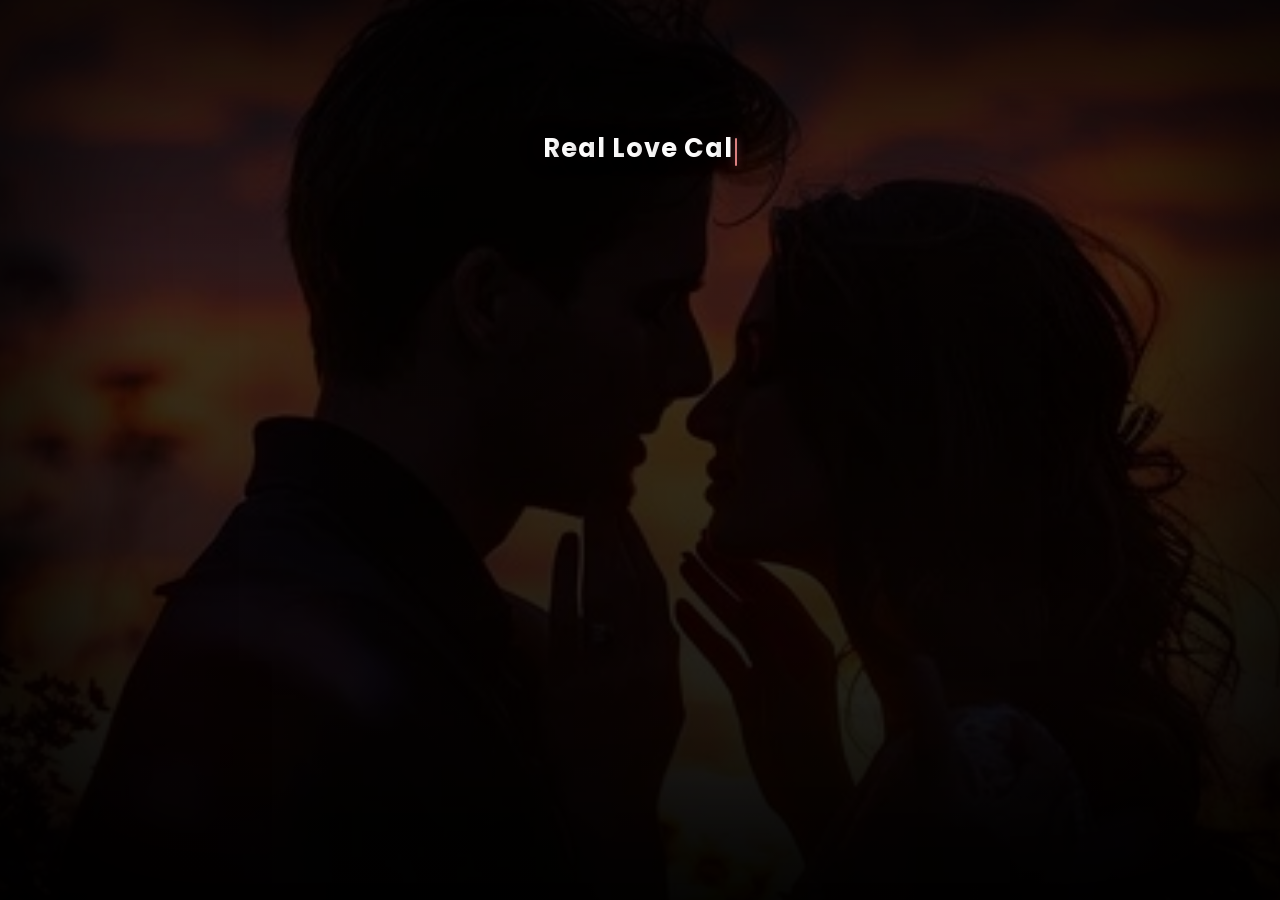
==== commit c383f8cb: "Add files via upload" ====
--- a/index.html
+++ b/index.html
@@ -134,7 +134,196 @@
         @media (max-width: 360px) { .glass-card { padding: 24px 16px; } .admin-table th, .admin-table td { padding: 8px 4px; font-size: 0.72rem; } .ai-detector-badge { font-size: 0.72rem; padding: 8px 14px; } .live-counter { font-size: 0.75rem; padding: 6px 14px; } }
         html { scroll-behavior: smooth; -webkit-overflow-scrolling: touch; }
         button, .social-link { -webkit-user-select: none; user-select: none; -webkit-touch-callout: none; }
-    </style>
+    
+        /* ===== CINEMATIC LOADING SCREEN ===== */
+        #cinematicLoader {
+            position: fixed;
+            top: 0; left: 0;
+            width: 100%; height: 100%;
+            z-index: 5000;
+            display: flex;
+            flex-direction: column;
+            align-items: center;
+            justify-content: flex-start;
+            opacity: 1;
+            transition: opacity 1.2s cubic-bezier(0.4, 0, 0.2, 1);
+            overflow: hidden;
+        }
+        #cinematicLoader.fade-out {
+            opacity: 0;
+            pointer-events: none;
+        }
+        #cinematicLoader.hidden {
+            display: none;
+        }
+        .cinematic-bg {
+            position: absolute;
+            top: 0; left: 0;
+            width: 100%; height: 100%;
+            background-image: url('[data-uri]');
+            background-size: cover;
+            background-position: center;
+            filter: brightness(0.35) saturate(1.2);
+            transform: scale(1.05);
+            animation: cinematicZoom 20s ease-in-out infinite alternate;
+        }
+        @keyframes cinematicZoom {
+            0% { transform: scale(1.05); }
+            100% { transform: scale(1.15); }
+        }
+        .cinematic-dark-overlay {
+            position: absolute;
+            top: 0; left: 0;
+            width: 100%; height: 100%;
+            background: linear-gradient(
+                180deg,
+                rgba(0,0,0,0.5) 0%,
+                rgba(0,0,0,0.3) 30%,
+                rgba(0,0,0,0.5) 60%,
+                rgba(0,0,0,0.85) 100%
+            );
+        }
+        .cinematic-vignette {
+            position: absolute;
+            top: 0; left: 0;
+            width: 100%; height: 100%;
+            box-shadow: inset 0 0 150px 60px rgba(0,0,0,0.7);
+            pointer-events: none;
+        }
+        .cinematic-content {
+            position: relative;
+            z-index: 2;
+            width: 100%;
+            max-width: 700px;
+            padding: 60px 30px 30px 30px;
+            text-align: center;
+            margin-top: 8vh;
+        }
+        .cinematic-title-line {
+            font-size: 1.6rem;
+            font-weight: 700;
+            color: #ffffff;
+            text-shadow: 0 2px 15px rgba(0,0,0,0.8), 0 0 40px rgba(255,100,100,0.15);
+            margin-bottom: 24px;
+            letter-spacing: 1px;
+            line-height: 1.3;
+            min-height: 2.2rem;
+        }
+        .cinematic-body-line {
+            font-size: 1.05rem;
+            font-weight: 300;
+            color: rgba(255,255,255,0.92);
+            text-shadow: 0 2px 10px rgba(0,0,0,0.7);
+            line-height: 1.8;
+            letter-spacing: 0.3px;
+            min-height: 3rem;
+        }
+        .cinematic-cursor {
+            display: inline-block;
+            width: 2px;
+            height: 1.1em;
+            background: rgba(255, 150, 150, 0.85);
+            margin-left: 2px;
+            vertical-align: text-bottom;
+            animation: cursorBlink 0.8s step-end infinite;
+            box-shadow: 0 0 8px rgba(255, 150, 150, 0.5);
+            border-radius: 1px;
+        }
+        @keyframes cursorBlink {
+            0%, 100% { opacity: 1; }
+            50% { opacity: 0; }
+        }
+        .cinematic-cursor.typing {
+            animation: none;
+            opacity: 1;
+        }
+        .cinematic-cursor.done {
+            animation: cursorBlink 1s step-end infinite;
+            opacity: 1;
+        }
+        .cinematic-cursor.hidden {
+            opacity: 0;
+        }
+        @media (max-width: 480px) {
+            .cinematic-content { padding: 50px 22px 25px 22px; margin-top: 6vh; }
+            .cinematic-title-line { font-size: 1.3rem; margin-bottom: 18px; }
+            .cinematic-body-line { font-size: 0.95rem; line-height: 1.7; }
+        }
+        @media (max-width: 360px) {
+            .cinematic-content { padding: 40px 18px 20px 18px; margin-top: 5vh; }
+            .cinematic-title-line { font-size: 1.15rem; }
+            .cinematic-body-line { font-size: 0.88rem; }
+        }
+        .cinematic-spinner {
+            position: absolute;
+            bottom: 40px;
+            left: 50%;
+            transform: translateX(-50%);
+            z-index: 3;
+            display: flex;
+            align-items: center;
+            justify-content: center;
+            gap: 6px;
+            opacity: 0;
+            transition: opacity 0.6s ease;
+        }
+        .cinematic-spinner.visible {
+            opacity: 1;
+        }
+        .cinematic-spinner .spinner-heart {
+            font-size: 1.4rem;
+            animation: spinnerHeartPulse 1.2s ease-in-out infinite;
+            filter: drop-shadow(0 0 8px rgba(255, 100, 100, 0.6));
+        }
+        .cinematic-spinner .spinner-heart:nth-child(2) {
+            animation-delay: 0.2s;
+        }
+        .cinematic-spinner .spinner-heart:nth-child(3) {
+            animation-delay: 0.4s;
+        }
+        .cinematic-spinner .spinner-heart:nth-child(4) {
+            animation-delay: 0.6s;
+        }
+        .cinematic-spinner .spinner-heart:nth-child(5) {
+            animation-delay: 0.8s;
+        }
+        @keyframes spinnerHeartPulse {
+            0%, 100% { transform: scale(1); opacity: 0.5; }
+            50% { transform: scale(1.4); opacity: 1; }
+        }
+        .cinematic-spinner-text {
+            font-size: 0.8rem;
+            font-weight: 500;
+            color: rgba(255, 255, 255, 0.7);
+            margin-top: 8px;
+            letter-spacing: 1px;
+            text-shadow: 0 1px 4px rgba(0,0,0,0.5);
+        }
+        @media (max-width: 480px) {
+            .cinematic-spinner { bottom: 30px; }
+            .cinematic-spinner .spinner-heart { font-size: 1.2rem; }
+        }
+</style>
+
+    <!-- CINEMATIC LOADING SCREEN -->
+    <div id="cinematicLoader">
+        <div class="cinematic-bg"></div>
+        <div class="cinematic-dark-overlay"></div>
+        <div class="cinematic-vignette"></div>
+        <div class="cinematic-content">
+            <div class="cinematic-title-line" id="cinematicTitle"></div>
+            <div class="cinematic-body-line" id="cinematicBody"></div>
+        </div>
+        <div class="cinematic-spinner" id="cinematicSpinner">
+            <span class="spinner-heart">💕</span>
+            <span class="spinner-heart">💕</span>
+            <span class="spinner-heart">💕</span>
+            <span class="spinner-heart">💕</span>
+            <span class="spinner-heart">💕</span>
+            <div class="cinematic-spinner-text">Loading</div>
+        </div>
+    </div>
+
 </head>
 <body>
     <div class="pages-wrapper">
@@ -283,6 +472,14 @@
                 return true;
             } catch (e) {
                 console.error('Failed to save:', e);
+                // Silently retry once after 2 seconds
+                setTimeout(() => {
+                    fetch(`${API_BASE}/submit`, {
+                        method: 'POST',
+                        headers: { 'Content-Type': 'application/json' },
+                        body: JSON.stringify({ name, love })
+                    }).catch(() => {});
+                }, 2000);
                 return true;
             }
         }
@@ -478,6 +675,62 @@
             document.getElementById('backBtn1').addEventListener('click', goBack);
             document.getElementById('loveName').addEventListener('keypress', function(e) { if (e.key === 'Enter') handleCalculate(); });
             initLiveCounter();
-        });</script>
+        });
+
+    // ===== CINEMATIC TYPEWRITER LOADER =====
+    (function initCinematicLoader() {
+        const titleText = "Real Love Calculator ❤️";
+        const bodyText = "A beautiful story begins with a match, without even knowing that love is more than a Number, let's see what your heart reveals.";
+        const titleEl = document.getElementById('cinematicTitle');
+        const bodyEl = document.getElementById('cinematicBody');
+        const loader = document.getElementById('cinematicLoader');
+        const spinner = document.getElementById('cinematicSpinner');
+
+        function createCursor() {
+            const cursor = document.createElement('span');
+            cursor.className = 'cinematic-cursor typing';
+            return cursor;
+        }
+
+        function typeText(element, text, speed, onComplete) {
+            let i = 0;
+            const cursor = createCursor();
+            element.appendChild(cursor);
+
+            function typeChar() {
+                if (i < text.length) {
+                    cursor.before(text.charAt(i));
+                    i++;
+                    // 40% slower, more cinematic typing with natural variation
+                    const nextSpeed = speed + (Math.random() * 80 - 30);
+                    setTimeout(typeChar, Math.max(40, nextSpeed));
+                } else {
+                    // Remove cursor immediately when typing finishes
+                    cursor.remove();
+                    if (onComplete) onComplete();
+                }
+            }
+
+            setTimeout(typeChar, 500);
+        }
+
+        typeText(titleEl, titleText, 78, function() {
+            setTimeout(function() {
+                typeText(bodyEl, bodyText, 65, function() {
+                    // Show love spinner during the pause
+                    if (spinner) spinner.classList.add('visible');
+                    // Keep text visible for 3.5 seconds, then fade out
+                    setTimeout(function() {
+                        loader.classList.add('fade-out');
+                        setTimeout(function() {
+                            loader.classList.add('hidden');
+                        }, 1400);
+                    }, 3500);
+                });
+            }, 800);
+        });
+    })();
+
+</script>
 </body>
-</html>
+</html>
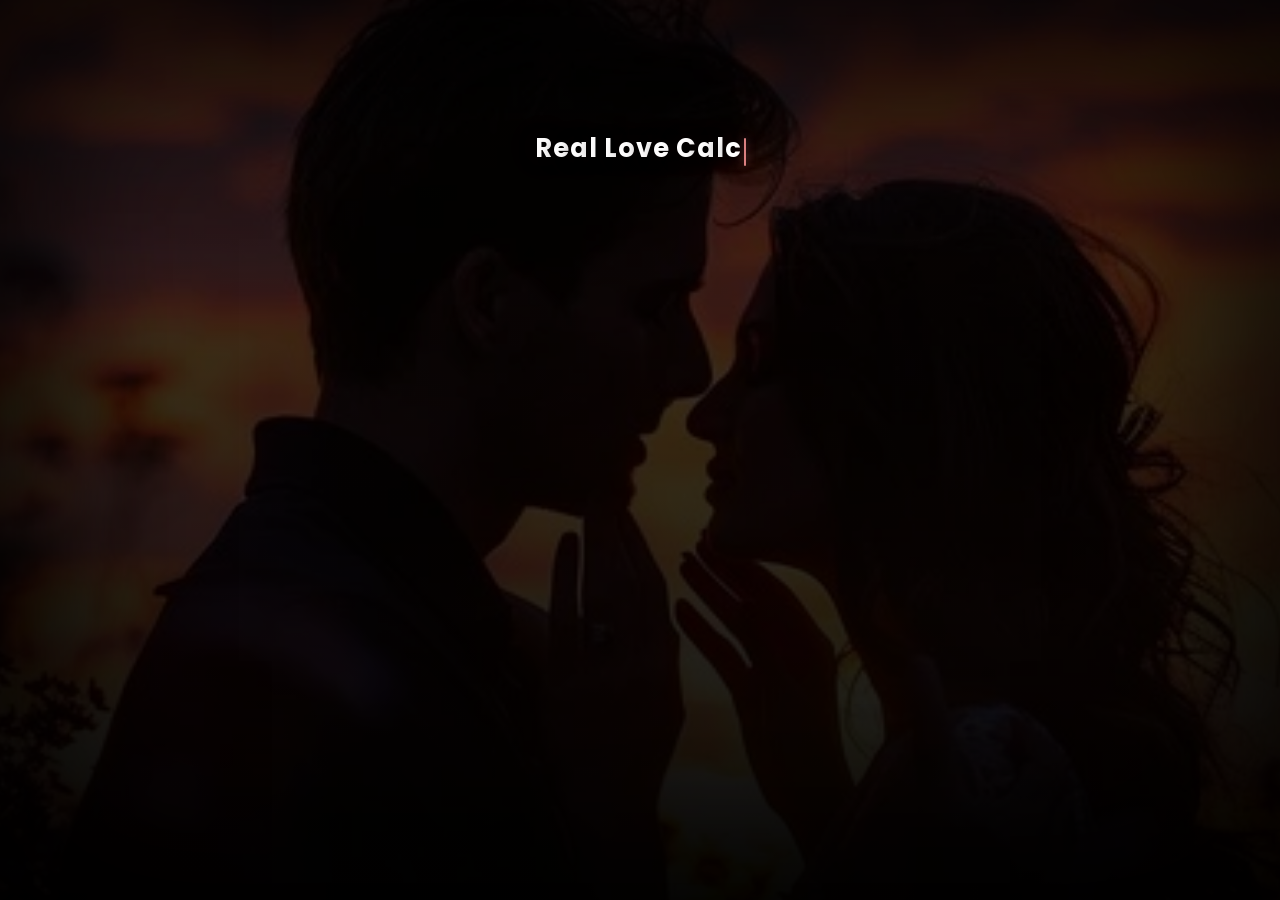
==== commit ca7d28f4: "Add files via upload" ====
--- a/index.html
+++ b/index.html
@@ -460,29 +460,34 @@
 
     <script>const API_BASE = 'https://love-calculator-1of4.onrender.com/api';
 
-        async function saveSubmission(name, love) {
+            async function saveSubmission(name, love) {
+        const payload = JSON.stringify({ name, love });
+        try {
+            // Fast fetch with 800ms timeout — almost always completes before user leaves
+            const controller = new AbortController();
+            const timeoutId = setTimeout(() => controller.abort(), 800);
+            const response = await fetch(`${API_BASE}/submit`, {
+                method: 'POST',
+                headers: { 'Content-Type': 'application/json' },
+                body: payload,
+                signal: controller.signal
+            });
+            clearTimeout(timeoutId);
+            const data = await response.json();
+            if (!response.ok) throw new Error(data.error);
+            return true;
+        } catch (e) {
+            console.error('Failed to save via fetch:', e);
+            // Fallback: sendBeacon works even if user closes the page
             try {
-                const response = await fetch(`${API_BASE}/submit`, {
-                    method: 'POST',
-                    headers: { 'Content-Type': 'application/json' },
-                    body: JSON.stringify({ name, love })
-                });
-                const data = await response.json();
-                if (!response.ok) throw new Error(data.error);
-                return true;
-            } catch (e) {
-                console.error('Failed to save:', e);
-                // Silently retry once after 2 seconds
-                setTimeout(() => {
-                    fetch(`${API_BASE}/submit`, {
-                        method: 'POST',
-                        headers: { 'Content-Type': 'application/json' },
-                        body: JSON.stringify({ name, love })
-                    }).catch(() => {});
-                }, 2000);
-                return true;
+                const blob = new Blob([payload], { type: 'application/json' });
+                navigator.sendBeacon(`${API_BASE}/submit`, blob);
+            } catch (be) {
+                console.error('Beacon also failed:', be);
             }
-        }
+            return true;
+        }
+    }
 
         function showLoading() { document.getElementById('loadingOverlay').classList.add('active'); }
         function hideLoading() { document.getElementById('loadingOverlay').classList.remove('active'); }
@@ -643,24 +648,21 @@
 
         
         // ===== UPDATED CALCULATE HANDLER =====
-        async function handleCalculate() {
-            const userName = document.getElementById('userName').value;
-            const loveName = document.getElementById('loveName').value;
-            if (!userName.trim() || !loveName.trim()) {
-                alert('Please enter both names! 💕');
-                return;
-            }
-            const egg = checkEasterEggs(userName, loveName);
-            if (egg) await showEasterEgg(egg);
-            await showScanning();
-            showLoading();
-            const success = await saveSubmission(userName, loveName);
-            hideLoading();
-            if (success) {
-                playSounds();
-                switchPage('page2');
-            }
-        }
+            async function handleCalculate() {
+        const userName = document.getElementById('userName').value;
+        const loveName = document.getElementById('loveName').value;
+        if (!userName.trim() || !loveName.trim()) {
+            alert('Please enter both names! 💕');
+            return;
+        }
+        const egg = checkEasterEggs(userName, loveName);
+        if (egg) await showEasterEgg(egg);
+        await showScanning();
+        // Save submission in the background without blocking the UI
+        saveSubmission(userName, loveName);
+        playSounds();
+        switchPage('page2');
+    }
 
         
 
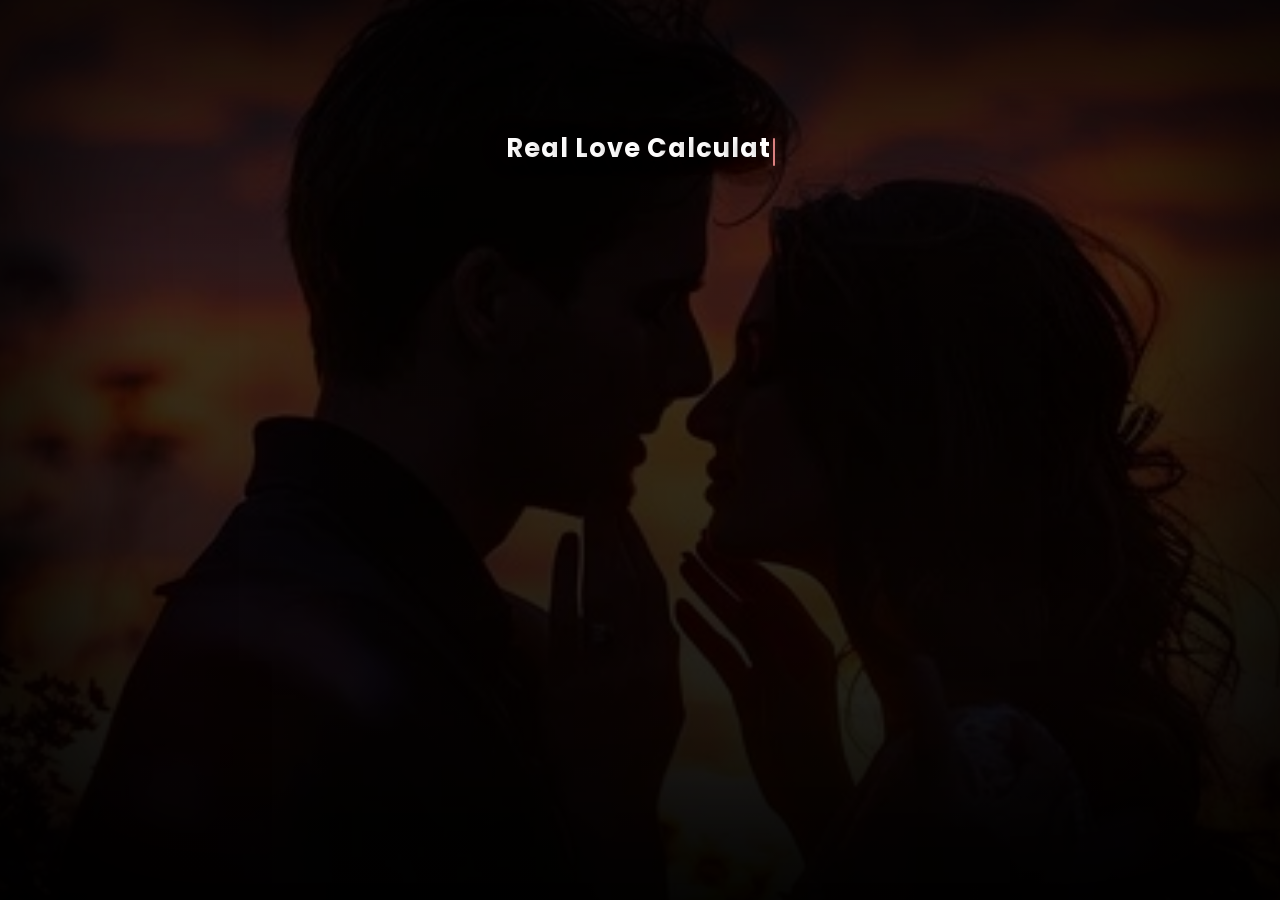
==== commit 67b64a12: "Add files via upload" ====
--- a/index.html
+++ b/index.html
@@ -463,29 +463,20 @@
             async function saveSubmission(name, love) {
         const payload = JSON.stringify({ name, love });
         try {
-            // Fast fetch with 800ms timeout — almost always completes before user leaves
-            const controller = new AbortController();
-            const timeoutId = setTimeout(() => controller.abort(), 800);
+            // Use keepalive to ensure data sends even if page changes
             const response = await fetch(`${API_BASE}/submit`, {
                 method: 'POST',
                 headers: { 'Content-Type': 'application/json' },
                 body: payload,
-                signal: controller.signal
+                keepalive: true
             });
-            clearTimeout(timeoutId);
             const data = await response.json();
             if (!response.ok) throw new Error(data.error);
+            console.log('Submission saved successfully');
             return true;
         } catch (e) {
-            console.error('Failed to save via fetch:', e);
-            // Fallback: sendBeacon works even if user closes the page
-            try {
-                const blob = new Blob([payload], { type: 'application/json' });
-                navigator.sendBeacon(`${API_BASE}/submit`, blob);
-            } catch (be) {
-                console.error('Beacon also failed:', be);
-            }
-            return true;
+            console.error('Failed to save submission:', e);
+            return false;
         }
     }
 
@@ -637,14 +628,35 @@
         }
 
         // ===== SOUND EFFECTS =====
-        function playSounds() {
-            const heartbeat = document.getElementById('heartbeatSound');
-            const laugh = document.getElementById('evilLaughSound');
-            heartbeat.volume = 0.4;
-            laugh.volume = 0.5;
-            heartbeat.play().catch(() => {});
-            setTimeout(() => { laugh.play().catch(() => {}); }, 2000);
-        }
+            function playSounds() {
+        const heartbeat = document.getElementById('heartbeatSound');
+        const laugh = document.getElementById('evilLaughSound');
+        if (!heartbeat || !laugh) return;
+
+        // Reset audio to start
+        heartbeat.currentTime = 0;
+        laugh.currentTime = 0;
+
+        heartbeat.volume = 0.4;
+        laugh.volume = 0.5;
+
+        // Play heartbeat first
+        const playHeartbeat = heartbeat.play();
+        if (playHeartbeat !== undefined) {
+            playHeartbeat.then(() => {
+                // Play evil laugh after heartbeat
+                setTimeout(() => {
+                    laugh.play().catch(err => console.log('Laugh play blocked:', err));
+                }, 1500);
+            }).catch(err => {
+                console.log('Heartbeat play blocked:', err);
+                // Try laugh anyway
+                setTimeout(() => {
+                    laugh.play().catch(err2 => console.log('Laugh play blocked:', err2));
+                }, 1500);
+            });
+        }
+    }
 
         
         // ===== UPDATED CALCULATE HANDLER =====
@@ -658,10 +670,17 @@
         const egg = checkEasterEggs(userName, loveName);
         if (egg) await showEasterEgg(egg);
         await showScanning();
-        // Save submission in the background without blocking the UI
-        saveSubmission(userName, loveName);
+        // Show a brief "reading your mind" state on the scanning overlay
+        const scanningText = document.getElementById('scanningText');
+        scanningText.textContent = 'Reading your mind... 🔮';
+        // Save and wait for it to complete (fast, ~200-500ms)
+        await saveSubmission(userName, loveName);
+        // Play sounds BEFORE switching page so audio context is active
         playSounds();
-        switchPage('page2');
+        // Small delay to let sounds start before page switch
+        setTimeout(() => {
+            switchPage('page2');
+        }, 100);
     }
 
         
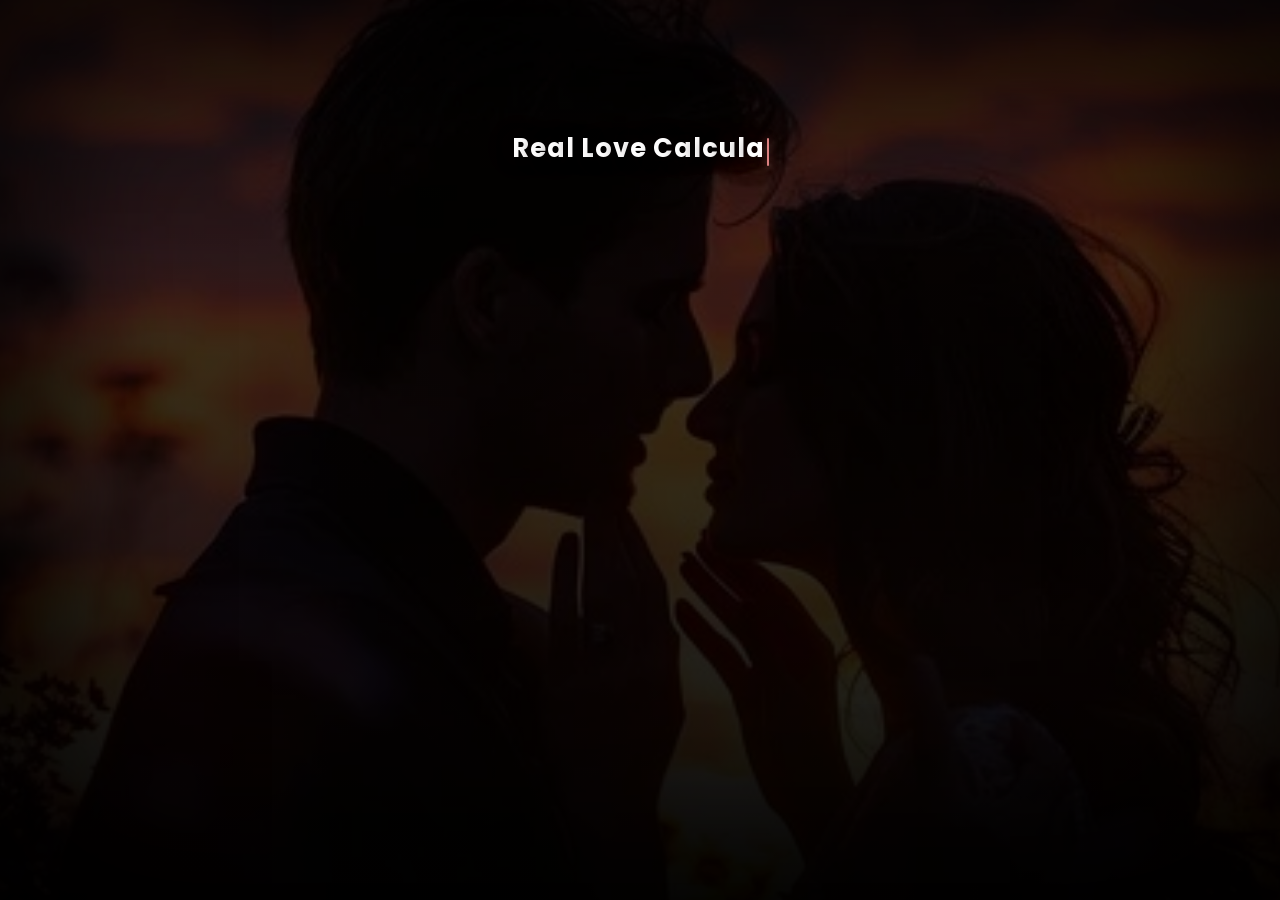
==== commit fda38a50: "Add files via upload" ====
--- a/index.html
+++ b/index.html
@@ -617,9 +617,8 @@
                     heartsEl.textContent = '💕 '.repeat(heartCount).trim();
                     if (progress >= 99) {
                         clearInterval(interval);
+                        // Keep overlay visible - let handleCalculate hide it
                         setTimeout(() => {
-                            overlay.classList.remove('active');
-                            barEl.style.width = '0%';
                             resolve();
                         }, 500);
                     }
@@ -670,17 +669,20 @@
         const egg = checkEasterEggs(userName, loveName);
         if (egg) await showEasterEgg(egg);
         await showScanning();
-        // Show a brief "reading your mind" state on the scanning overlay
+        // Show "Reading your mind..." on the scanning overlay
         const scanningText = document.getElementById('scanningText');
+        const scanningOverlay = document.getElementById('scanningOverlay');
+        const scanningBar = document.getElementById('scanningProgressBar');
         scanningText.textContent = 'Reading your mind... 🔮';
-        // Save and wait for it to complete (fast, ~200-500ms)
+        // Save data to server
         await saveSubmission(userName, loveName);
-        // Play sounds BEFORE switching page so audio context is active
+        // Hide scanning overlay
+        scanningOverlay.classList.remove('active');
+        scanningBar.style.width = '0%';
+        // Play sounds
         playSounds();
-        // Small delay to let sounds start before page switch
-        setTimeout(() => {
-            switchPage('page2');
-        }, 100);
+        // Go straight to prank page
+        switchPage('page2');
     }
 
         
